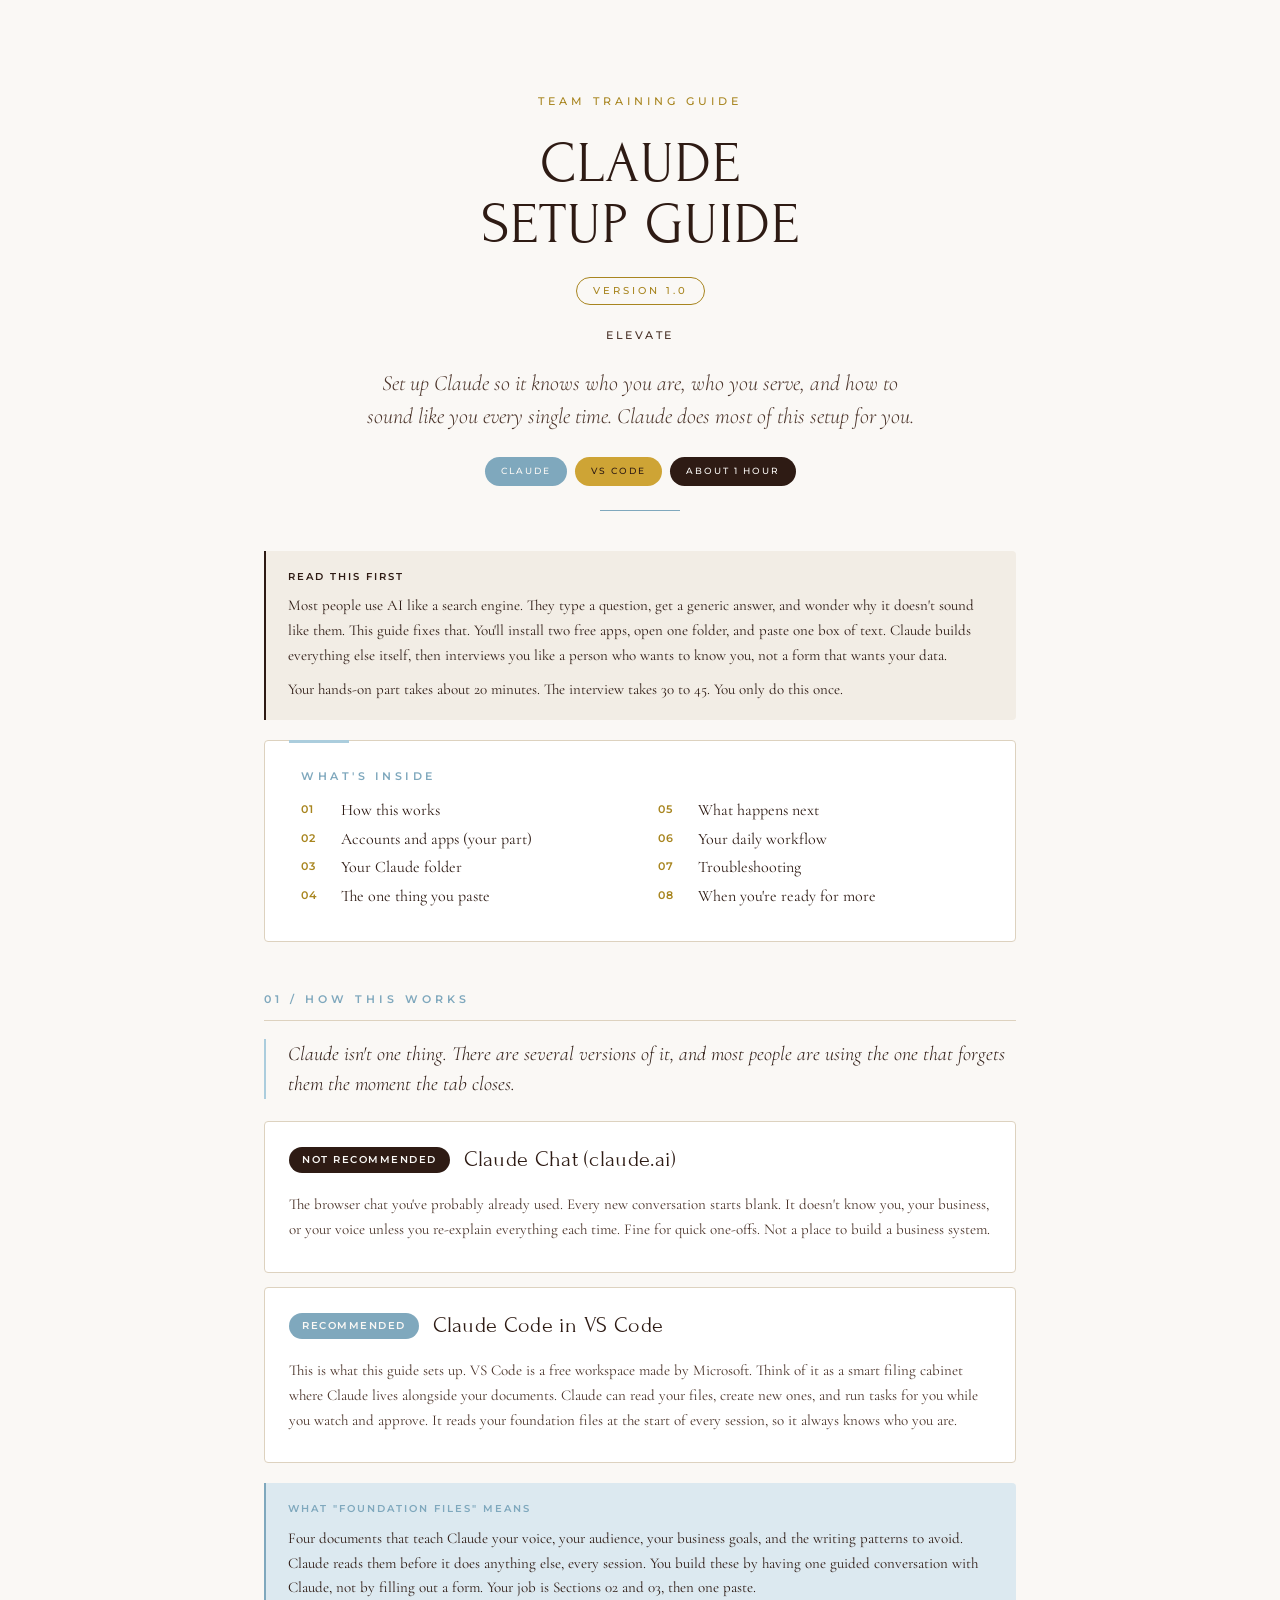
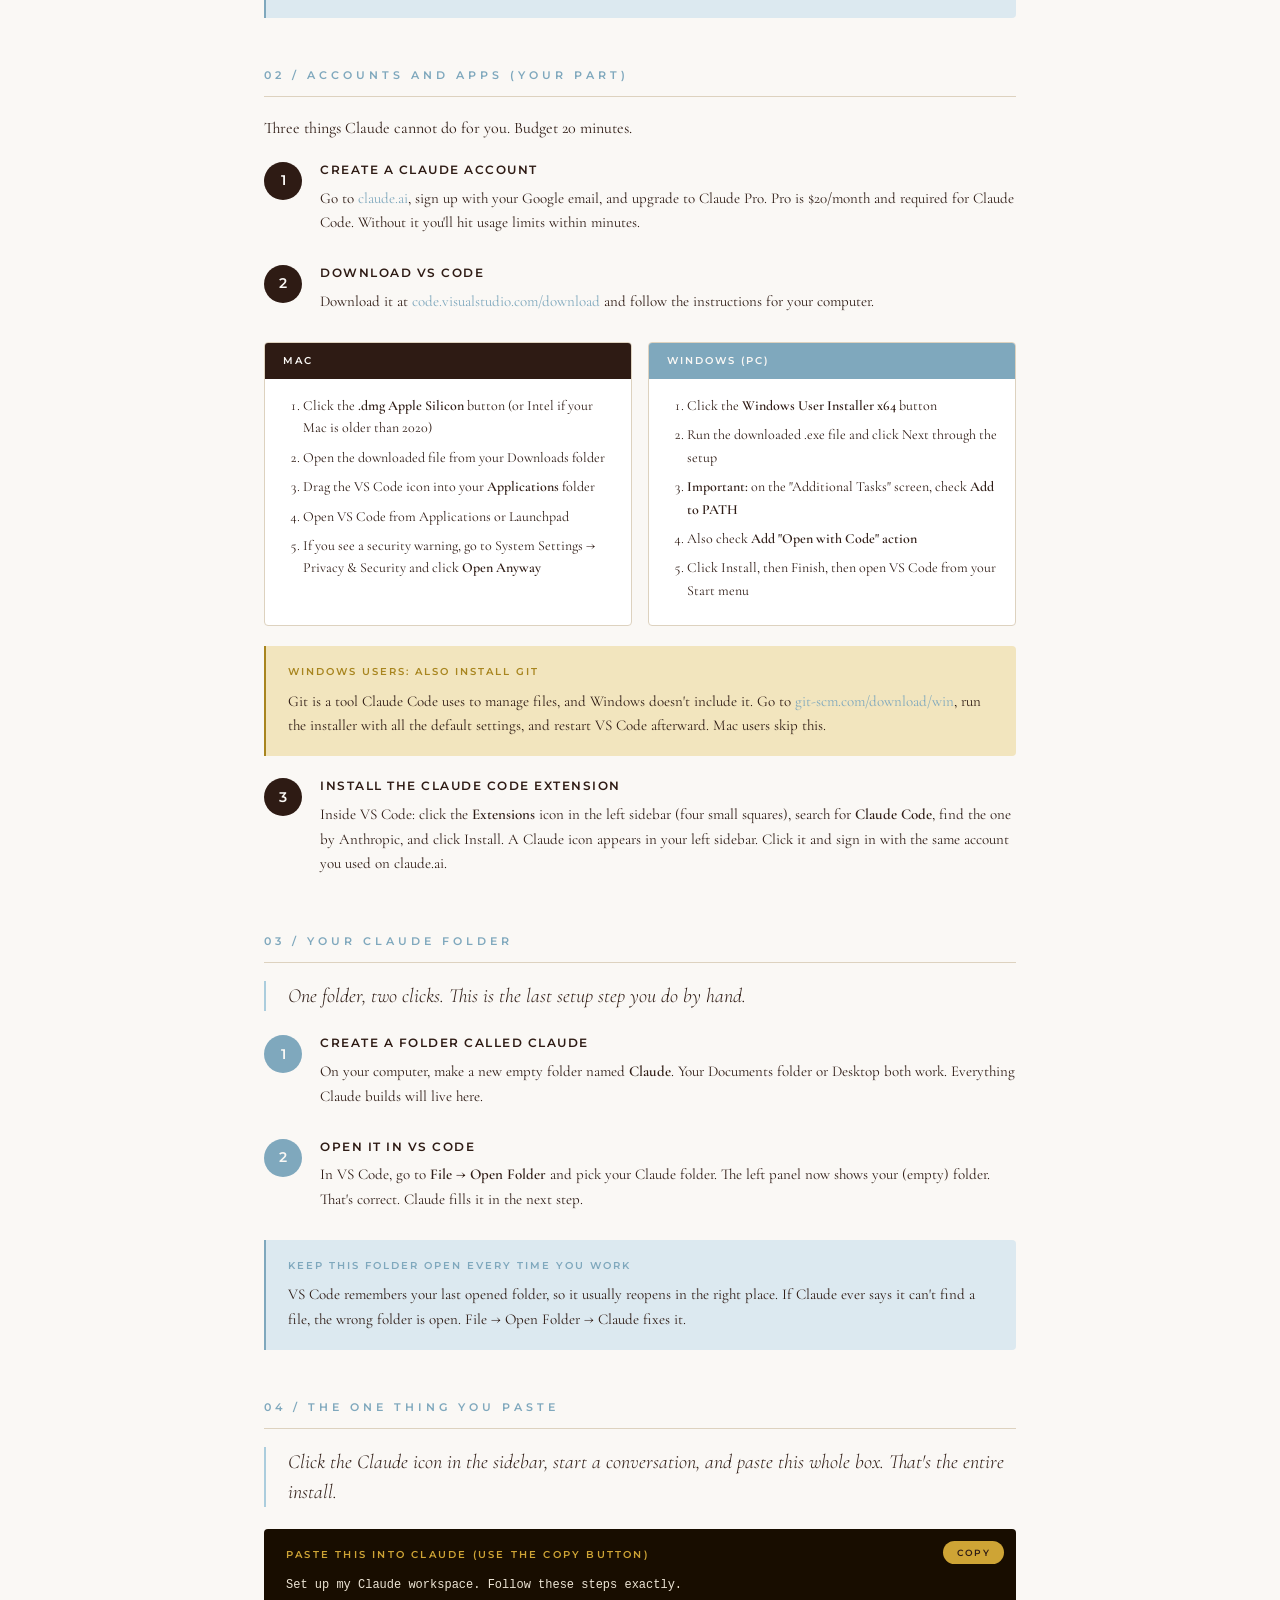
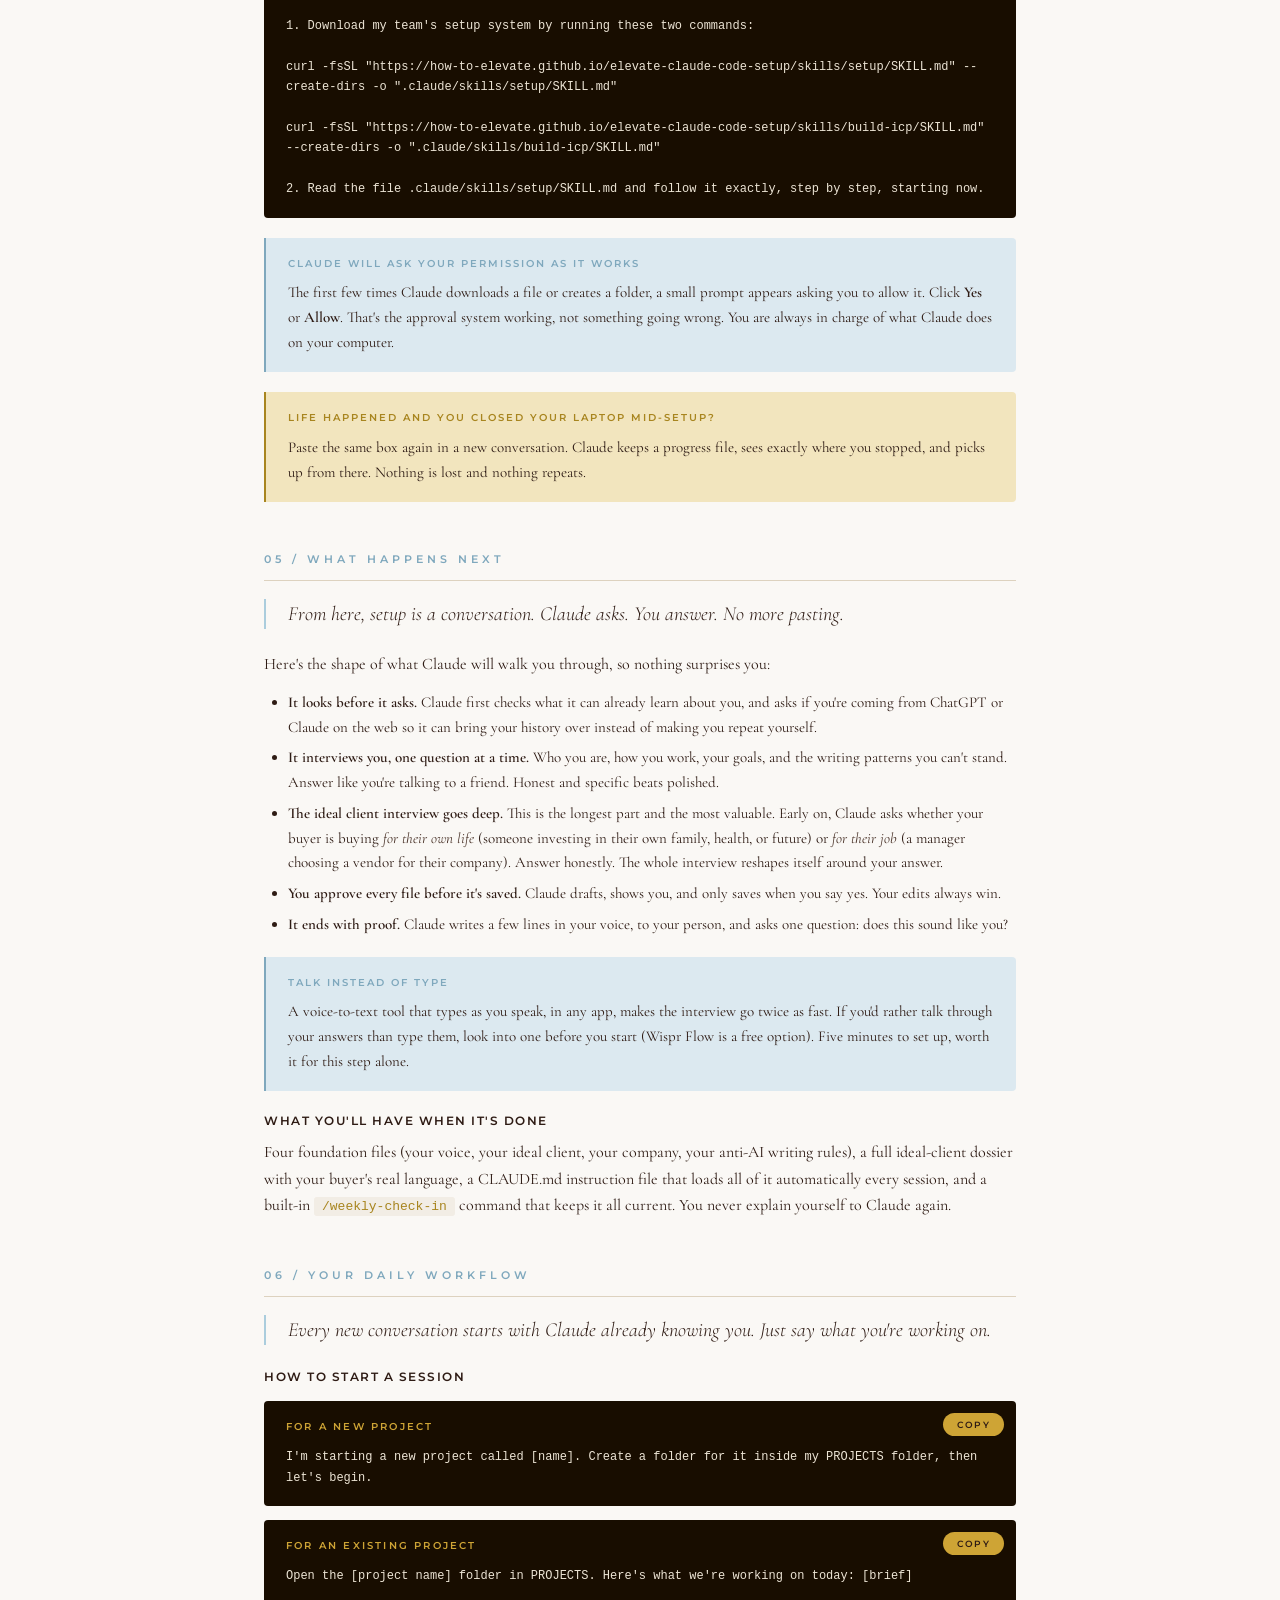
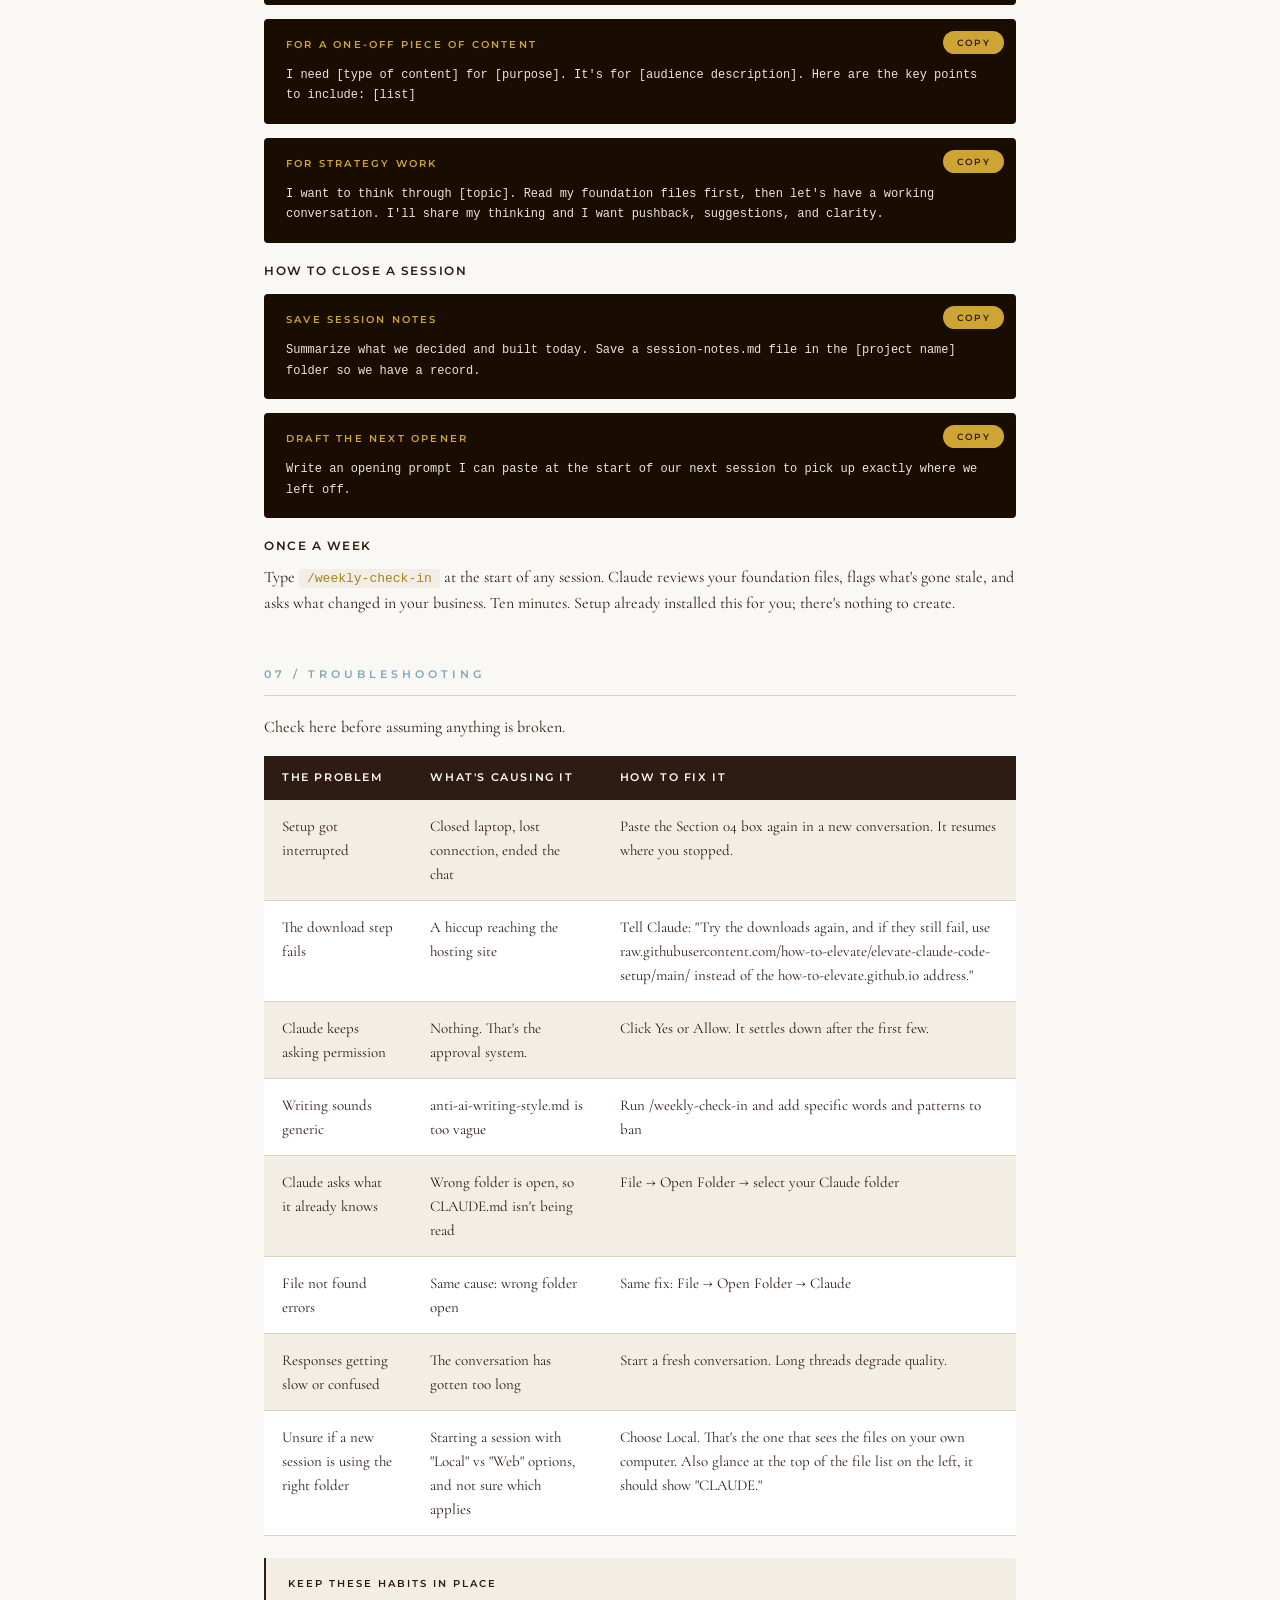
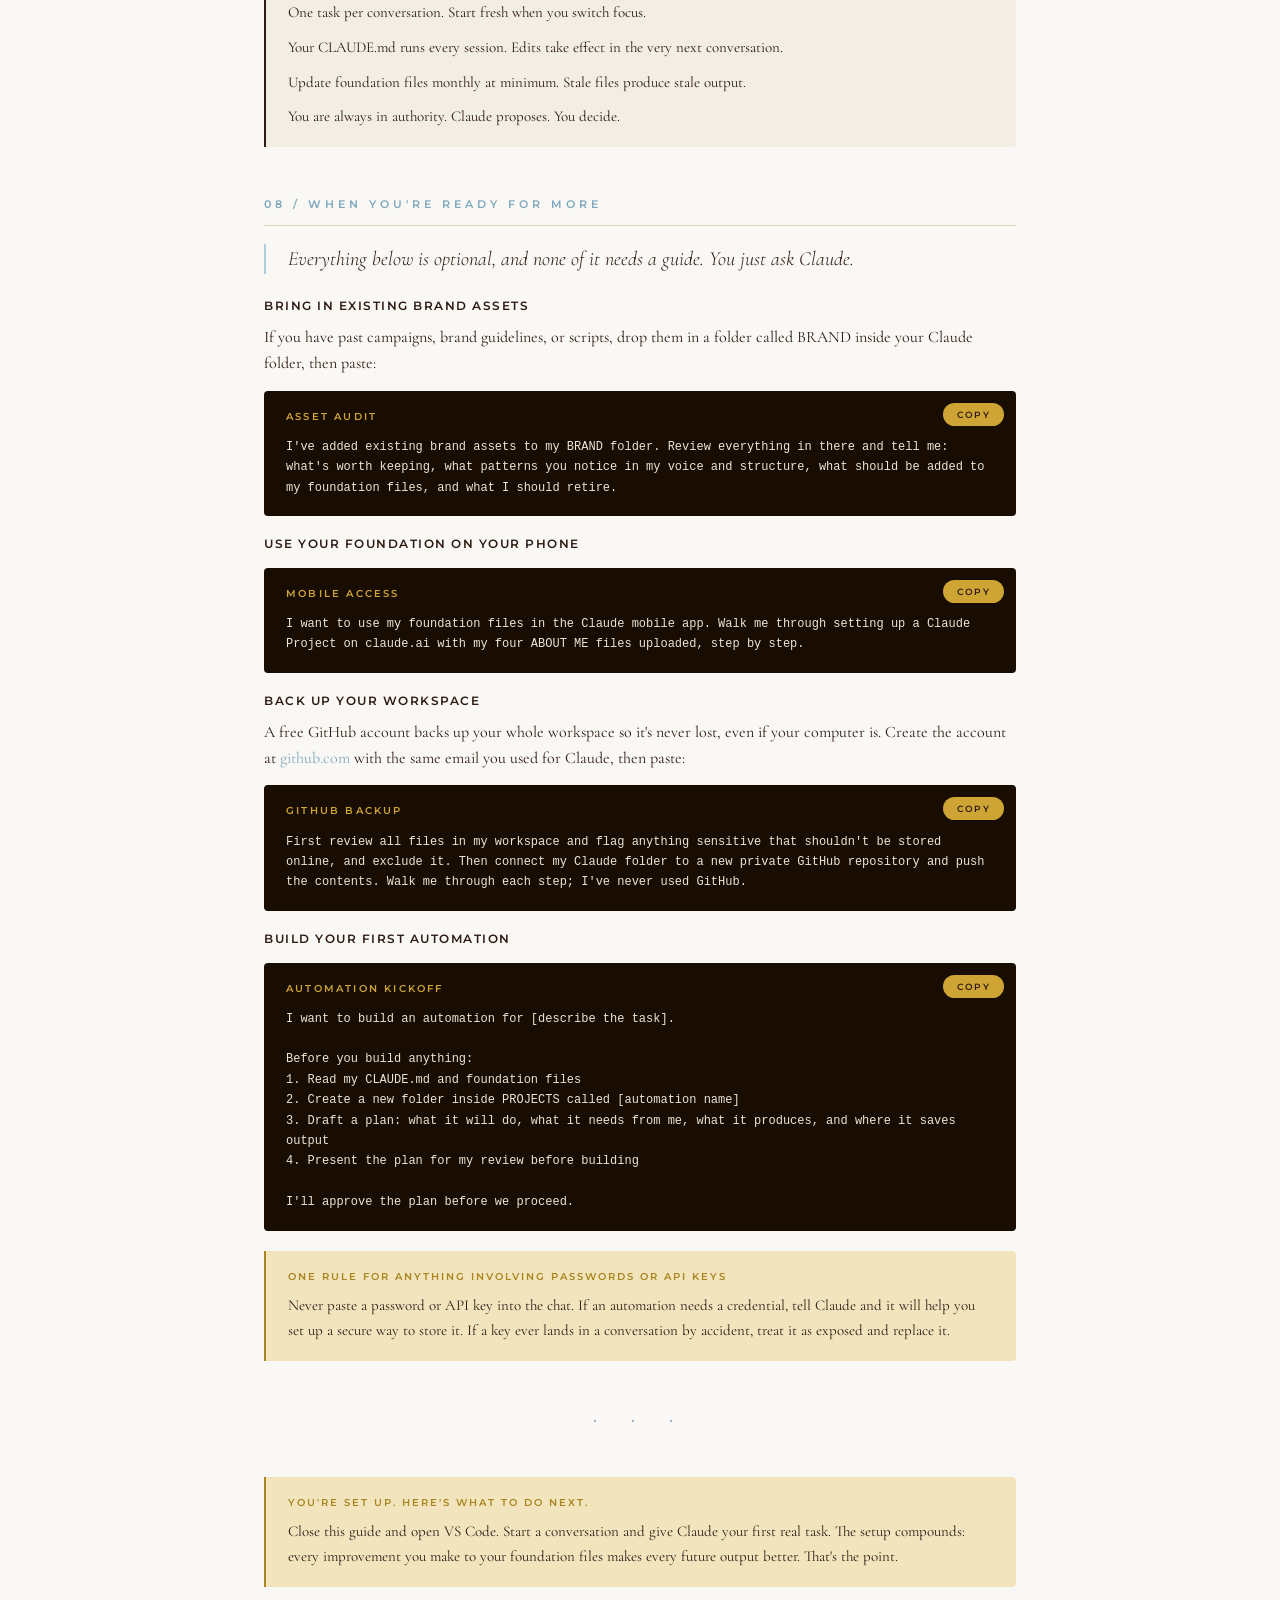
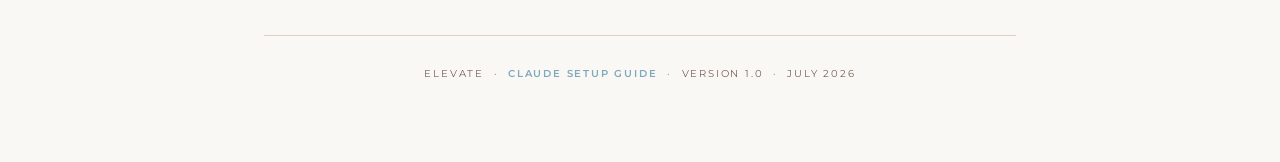
==== index.html @ c04abfa1 "Rename Claude Setup Guide.html to index.html" ====
<!DOCTYPE html>
<html lang="en">
<head>
<meta charset="UTF-8">
<meta name="viewport" content="width=device-width, initial-scale=1.0">
<title>Claude Setup Guide / Elevate</title>
<link rel="preconnect" href="https://fonts.googleapis.com">
<link rel="preconnect" href="https://fonts.gstatic.com" crossorigin>
<link href="https://fonts.googleapis.com/css2?family=Forum&family=Montserrat:wght@300;400;500;600;700&family=Cormorant+Garamond:ital,wght@0,300;0,400;0,500;1,300;1,400&display=swap" rel="stylesheet">
<style>
  * { margin: 0; padding: 0; box-sizing: border-box; }

  :root {
    --pearl: #FAF8F5;
    --pearl-deep: #F2EDE5;
    --pearl-warm: #ECE4D4;
    --cacao: #2E1B14;
    --cacao-soft: #4A3329;
    --cacao-muted: #7A6359;
    --espresso: #180D00;
    --sky: #ABCDDD;
    --sky-light: #DCE9F0;
    --sky-deep: #7FA8BD;
    --honey: #CEA435;
    --honey-light: #F2E5BE;
    --honey-deep: #A8851F;
    --rule: #DDD2BF;
  }

  body {
    font-family: 'Cormorant Garamond', Georgia, serif;
    font-size: 16px;
    line-height: 1.65;
    color: var(--cacao);
    background: var(--pearl);
    max-width: 880px;
    margin: 0 auto;
    padding: 48px 64px 80px;
  }

  @media print {
    body { padding: 36px; font-size: 13px; background: #fff; }
    .no-print { display: none; }
    h2 { page-break-before: always; }
    .cover, h2:first-of-type { page-break-before: avoid; }
    .step, .callout, .phase, .os-block { page-break-inside: avoid; }
  }

  @media (max-width: 700px) {
    body { padding: 24px 18px 60px; }
    .cover { padding: 24px 0 16px; margin-bottom: 16px; }
    .cover .eyebrow { font-size: 10px; letter-spacing: 3px; margin-bottom: 18px; }
    .cover h1 { font-size: 36px; line-height: 1.1; margin-bottom: 16px; }
    .cover .version { font-size: 9px; letter-spacing: 2.5px; margin-bottom: 18px; }
    .cover .subtitle { font-size: 17px; margin-bottom: 18px; line-height: 1.45; }
    .toc { padding: 22px; margin-bottom: 36px; }
    .toc ol { columns: 1; }
    h2 { font-size: 10px; letter-spacing: 3px; margin: 36px 0 14px; }
    h3 { font-size: 22px; margin: 22px 0 8px; }
    .step { gap: 12px; margin-bottom: 16px; }
    .step-num { width: 32px; height: 32px; font-size: 13px; }
    .callout { padding: 14px 16px; margin: 16px 0; }
    .code-block { padding: 14px 16px; font-size: 11px; }
    .os-tabs { flex-direction: column; gap: 0; }
    table { font-size: 14px; }
    th, td { padding: 10px 12px; }
  }

  .cover {
    text-align: center;
    padding: 44px 0 20px;
    margin-bottom: 20px;
    position: relative;
  }
  .cover::after {
    content: "";
    display: block;
    width: 80px;
    height: 1px;
    background: var(--sky-deep);
    margin: 16px auto 0;
  }
  .cover .eyebrow {
    font-family: 'Montserrat', sans-serif;
    font-size: 11px;
    letter-spacing: 4px;
    text-transform: uppercase;
    color: var(--honey-deep);
    margin-bottom: 24px;
    font-weight: 500;
  }
  .cover h1 {
    font-family: 'Forum', Georgia, serif;
    font-size: 58px;
    font-weight: 400;
    color: var(--cacao);
    line-height: 1.05;
    letter-spacing: 1px;
    margin-bottom: 20px;
    text-transform: uppercase;
  }
  .cover .version {
    display: inline-block;
    font-family: 'Montserrat', sans-serif;
    font-size: 10px;
    letter-spacing: 3px;
    text-transform: uppercase;
    color: var(--honey-deep);
    border: 1px solid var(--honey-deep);
    padding: 5px 16px;
    border-radius: 100px;
    margin-bottom: 22px;
    font-weight: 500;
  }
  .cover .byline {
    font-family: 'Montserrat', sans-serif;
    font-size: 10.5px;
    letter-spacing: 2.5px;
    text-transform: uppercase;
    color: var(--cacao-soft);
    margin-bottom: 22px;
    font-weight: 500;
  }
  .cover .subtitle {
    font-family: 'Cormorant Garamond', Georgia, serif;
    font-size: 22px;
    color: var(--cacao-soft);
    margin-bottom: 24px;
    font-style: italic;
    font-weight: 300;
    max-width: 560px;
    margin-left: auto;
    margin-right: auto;
    line-height: 1.5;
  }
  .cover .pills {
    display: flex;
    justify-content: center;
    gap: 8px;
    flex-wrap: wrap;
    margin-bottom: 24px;
  }
  .pill {
    background: var(--cacao);
    color: var(--pearl);
    font-family: 'Montserrat', sans-serif;
    font-size: 9px;
    letter-spacing: 2px;
    text-transform: uppercase;
    padding: 7px 16px;
    border-radius: 100px;
    font-weight: 500;
  }
  .pill.sky { background: var(--sky-deep); }
  .pill.honey { background: var(--honey); color: var(--cacao); }

  .toc {
    background: #FFFFFF;
    border: 1px solid var(--rule);
    border-radius: 4px;
    padding: 28px 36px;
    margin: 0 0 48px;
    position: relative;
  }
  .toc::before {
    content: "";
    position: absolute;
    top: -1px;
    left: 24px;
    width: 60px;
    height: 3px;
    background: var(--sky);
  }
  .toc h3 {
    font-family: 'Montserrat', sans-serif;
    margin-top: 0;
    margin-bottom: 16px;
    font-size: 11px;
    color: var(--sky-deep);
    text-transform: uppercase;
    letter-spacing: 3.5px;
    font-weight: 600;
  }
  .toc ol {
    margin: 0;
    padding: 0;
    list-style: none;
    columns: 2;
    column-gap: 36px;
  }
  .toc li {
    font-family: 'Cormorant Garamond', Georgia, serif;
    font-size: 16px;
    color: var(--cacao);
    margin-bottom: 6px;
    line-height: 1.4;
    display: flex;
    gap: 14px;
    break-inside: avoid;
  }
  .toc li .num {
    font-family: 'Montserrat', sans-serif;
    color: var(--honey-deep);
    font-weight: 600;
    font-size: 11px;
    letter-spacing: 1px;
    min-width: 26px;
    padding-top: 3px;
  }

  h2 {
    font-family: 'Montserrat', sans-serif;
    font-size: 11px;
    letter-spacing: 4px;
    text-transform: uppercase;
    color: var(--sky-deep);
    margin: 48px 0 18px;
    padding-bottom: 12px;
    border-bottom: 1px solid var(--rule);
    font-weight: 600;
  }
  h3 {
    font-family: 'Forum', Georgia, serif;
    font-size: 28px;
    font-weight: 400;
    color: var(--cacao);
    margin: 28px 0 10px;
    line-height: 1.3;
    letter-spacing: 0.5px;
  }
  h4 {
    font-family: 'Montserrat', sans-serif;
    font-size: 12px;
    font-weight: 600;
    color: var(--cacao);
    text-transform: uppercase;
    letter-spacing: 1.5px;
    margin: 18px 0 8px;
  }
  p {
    margin-bottom: 12px;
    color: var(--cacao);
    font-size: 16px;
  }
  ul, ol { padding-left: 24px; margin-bottom: 14px; }
  li {
    margin-bottom: 6px;
    font-size: 15px;
    line-height: 1.65;
    color: var(--cacao);
  }
  strong { color: var(--cacao); font-weight: 600; }
  em { color: var(--cacao-soft); font-style: italic; }
  a { color: var(--sky-deep); text-decoration: none; }
  a:hover { text-decoration: underline; }

  code {
    font-family: 'Courier New', monospace;
    font-size: 13px;
    background: var(--pearl-deep);
    padding: 2px 8px;
    border-radius: 3px;
    color: var(--honey-deep);
    font-weight: 500;
  }

  .lead {
    font-family: 'Cormorant Garamond', Georgia, serif;
    font-size: 20px;
    line-height: 1.5;
    color: var(--cacao);
    font-style: italic;
    font-weight: 300;
    margin-bottom: 22px;
    padding-left: 22px;
    border-left: 2px solid var(--sky);
  }

  .steps { margin: 18px 0; }
  .step {
    display: flex;
    gap: 18px;
    margin-bottom: 20px;
    align-items: flex-start;
  }
  .step-num {
    flex-shrink: 0;
    width: 38px;
    height: 38px;
    border-radius: 50%;
    background: var(--cacao);
    color: var(--pearl);
    font-family: 'Montserrat', sans-serif;
    font-weight: 600;
    font-size: 14px;
    display: flex;
    align-items: center;
    justify-content: center;
    margin-top: 2px;
  }
  .step-num.sky { background: var(--sky-deep); }
  .step-num.honey { background: var(--honey); color: var(--cacao); }
  .step-body { flex: 1; }
  .step-body h4 { margin-top: 0; margin-bottom: 6px; }
  .step-body p { margin-bottom: 8px; font-size: 15px; }
  .step-body .action {
    background: var(--sky-light);
    border-left: 2px solid var(--sky-deep);
    padding: 12px 18px;
    font-family: 'Montserrat', sans-serif;
    font-size: 12.5px;
    color: var(--cacao-soft);
    border-radius: 0 4px 4px 0;
    margin-top: 10px;
    line-height: 1.6;
    font-weight: 400;
  }
  .step-body .action strong {
    display: block;
    font-size: 9.5px;
    letter-spacing: 1.8px;
    text-transform: uppercase;
    color: var(--sky-deep);
    margin-bottom: 6px;
    font-weight: 600;
  }

  .callout {
    border-left: 2px solid var(--sky-deep);
    background: var(--sky-light);
    padding: 18px 22px;
    margin: 20px 0;
    border-radius: 0 4px 4px 0;
  }
  .callout.honey {
    border-left-color: var(--honey-deep);
    background: var(--honey-light);
  }
  .callout.cacao {
    border-left-color: var(--cacao);
    background: var(--pearl-deep);
  }
  .callout > strong:first-child {
    font-family: 'Montserrat', sans-serif;
    font-size: 10px;
    text-transform: uppercase;
    letter-spacing: 2px;
    color: var(--sky-deep);
    display: block;
    margin-bottom: 8px;
    font-weight: 600;
  }
  .callout.honey > strong:first-child { color: var(--honey-deep); }
  .callout.cacao > strong:first-child { color: var(--cacao); }
  .callout p { margin: 0; font-size: 15px; line-height: 1.65; font-family: 'Cormorant Garamond', serif; }
  .callout p + p { margin-top: 10px; }
  .callout ul { margin: 8px 0 0; padding-left: 22px; }
  .callout li { font-size: 14px; margin-bottom: 4px; }

  .phase {
    border: 1px solid var(--rule);
    border-radius: 4px;
    padding: 20px 24px;
    margin: 14px 0;
    background: #FFFFFF;
  }
  .phase-header {
    display: flex;
    align-items: center;
    gap: 14px;
    margin-bottom: 14px;
    flex-wrap: wrap;
  }
  .phase-badge {
    background: var(--sky-deep);
    color: var(--pearl);
    font-family: 'Montserrat', sans-serif;
    font-size: 10px;
    font-weight: 600;
    letter-spacing: 1.5px;
    text-transform: uppercase;
    padding: 5px 13px;
    border-radius: 100px;
    white-space: nowrap;
  }
  .phase-badge.honey { background: var(--honey); color: var(--cacao); }
  .phase-badge.cacao { background: var(--cacao); color: var(--pearl); }
  .phase-title {
    font-family: 'Forum', serif;
    font-weight: 400;
    font-size: 22px;
    color: var(--cacao);
    letter-spacing: 0.3px;
  }
  .phase p { font-size: 15px; color: var(--cacao-soft); margin-bottom: 10px; font-family: 'Cormorant Garamond', serif; }
  .phase ul, .phase ol { margin: 0; }
  .phase li { font-size: 15px; }

  .os-tabs {
    display: flex;
    gap: 16px;
    margin: 18px 0;
    align-items: stretch;
  }
  .os-block {
    flex: 1;
    border: 1px solid var(--rule);
    border-radius: 4px;
    overflow: hidden;
    background: #FFFFFF;
  }
  .os-block-header {
    padding: 10px 18px;
    font-family: 'Montserrat', sans-serif;
    font-size: 10px;
    font-weight: 600;
    letter-spacing: 2px;
    text-transform: uppercase;
    display: flex;
    align-items: center;
    gap: 8px;
  }
  .os-block-header.mac { background: var(--cacao); color: var(--pearl); }
  .os-block-header.pc { background: var(--sky-deep); color: var(--pearl); }
  .os-block-body { padding: 16px 18px; }
  .os-block-body ol { margin: 0; padding-left: 20px; }
  .os-block-body li { font-size: 14px; margin-bottom: 7px; line-height: 1.6; }

  .code-block {
    background: var(--espresso);
    color: #ECE4D4;
    border-radius: 4px;
    padding: 18px 22px;
    margin: 14px 0;
    font-family: 'Courier New', monospace;
    font-size: 12px;
    line-height: 1.7;
    overflow-x: auto;
    white-space: pre-wrap;
    word-break: break-word;
    position: relative;
  }
  .code-block .label {
    display: block;
    font-family: 'Montserrat', sans-serif;
    font-size: 9.5px;
    letter-spacing: 2.2px;
    text-transform: uppercase;
    color: var(--honey);
    margin-bottom: 12px;
    font-weight: 600;
  }
  .code-block .comment { color: #8B7E70; font-style: italic; }

  table {
    width: 100%;
    border-collapse: collapse;
    margin: 16px 0 22px;
    font-family: 'Cormorant Garamond', serif;
    font-size: 15px;
  }
  th {
    background: var(--cacao);
    color: var(--pearl);
    padding: 13px 18px;
    text-align: left;
    font-family: 'Montserrat', sans-serif;
    font-weight: 600;
    font-size: 10.5px;
    letter-spacing: 1.6px;
    text-transform: uppercase;
  }
  td {
    padding: 14px 18px;
    border-bottom: 1px solid var(--rule);
    vertical-align: top;
    line-height: 1.6;
    background: #FFFFFF;
  }
  tr:nth-child(even) td { background: var(--pearl-deep); }

  hr { border: none; border-top: 1px solid var(--rule); margin: 36px 0; }
  .ornament {
    text-align: center;
    margin: 40px 0;
    color: var(--sky-deep);
    font-family: 'Forum', serif;
    font-size: 22px;
    letter-spacing: 14px;
  }

  .footer {
    margin-top: 48px;
    padding-top: 20px;
    border-top: 1px solid var(--rule);
    text-align: center;
  }
  .footer-meta {
    font-family: 'Montserrat', sans-serif;
    font-size: 9.5px;
    letter-spacing: 1.8px;
    text-transform: uppercase;
    color: var(--cacao-muted);
    margin-top: 10px;
  }
  .footer-meta strong { color: var(--sky-deep); font-weight: 600; }

  .copy-btn {
    position: absolute;
    top: 12px;
    right: 12px;
    background: var(--honey);
    color: var(--cacao);
    border: none;
    border-radius: 100px;
    font-family: 'Montserrat', sans-serif;
    font-size: 9px;
    font-weight: 600;
    letter-spacing: 1.5px;
    text-transform: uppercase;
    padding: 6px 14px;
    cursor: pointer;
  }
  .copy-btn:hover { background: var(--honey-light); }
  @media print { .copy-btn { display: none; } }
</style>
</head>
<body>

<div class="cover">
  <div class="eyebrow">Team Training Guide</div>
  <h1>Claude<br>Setup Guide</h1>
  <div class="version">Version 1.0</div>
  <div class="byline">Elevate</div>
  <div class="subtitle">Set up Claude so it knows who you are, who you serve, and how to sound like you every single time. Claude does most of this setup for you.</div>
  <div class="pills">
    <span class="pill sky">Claude</span>
    <span class="pill honey">VS Code</span>
    <span class="pill">About 1 Hour</span>
  </div>
</div>

<div class="callout cacao">
  <strong>Read this first</strong>
  <p>Most people use AI like a search engine. They type a question, get a generic answer, and wonder why it doesn't sound like them. This guide fixes that. You'll install two free apps, open one folder, and paste one box of text. Claude builds everything else itself, then interviews you like a person who wants to know you, not a form that wants your data.</p>
  <p>Your hands-on part takes about 20 minutes. The interview takes 30 to 45. You only do this once.</p>
</div>

<div class="toc">
  <h3>What's Inside</h3>
  <ol>
    <li><span class="num">01</span> How this works</li>
    <li><span class="num">02</span> Accounts and apps (your part)</li>
    <li><span class="num">03</span> Your Claude folder</li>
    <li><span class="num">04</span> The one thing you paste</li>
    <li><span class="num">05</span> What happens next</li>
    <li><span class="num">06</span> Your daily workflow</li>
    <li><span class="num">07</span> Troubleshooting</li>
    <li><span class="num">08</span> When you're ready for more</li>
  </ol>
</div>

<h2>01 / How This Works</h2>

<p class="lead">Claude isn't one thing. There are several versions of it, and most people are using the one that forgets them the moment the tab closes.</p>

<div class="phase">
  <div class="phase-header">
    <span class="phase-badge cacao">Not Recommended</span>
    <span class="phase-title">Claude Chat (claude.ai)</span>
  </div>
  <p>The browser chat you've probably already used. Every new conversation starts blank. It doesn't know you, your business, or your voice unless you re-explain everything each time. Fine for quick one-offs. Not a place to build a business system.</p>
</div>

<div class="phase">
  <div class="phase-header">
    <span class="phase-badge">Recommended</span>
    <span class="phase-title">Claude Code in VS Code</span>
  </div>
  <p>This is what this guide sets up. VS Code is a free workspace made by Microsoft. Think of it as a smart filing cabinet where Claude lives alongside your documents. Claude can read your files, create new ones, and run tasks for you while you watch and approve. It reads your foundation files at the start of every session, so it always knows who you are.</p>
</div>

<div class="callout">
  <strong>What "foundation files" means</strong>
  <p>Four documents that teach Claude your voice, your audience, your business goals, and the writing patterns to avoid. Claude reads them before it does anything else, every session. You build these by having one guided conversation with Claude, not by filling out a form. Your job is Sections 02 and 03, then one paste.</p>
</div>

<h2>02 / Accounts and Apps (Your Part)</h2>

<p>Three things Claude cannot do for you. Budget 20 minutes.</p>

<div class="steps">

<div class="step">
  <div class="step-num">1</div>
  <div class="step-body">
    <h4>Create a Claude account</h4>
    <p>Go to <a href="https://claude.ai">claude.ai</a>, sign up with your Google email, and upgrade to Claude Pro. Pro is $20/month and required for Claude Code. Without it you'll hit usage limits within minutes.</p>
  </div>
</div>

<div class="step">
  <div class="step-num">2</div>
  <div class="step-body">
    <h4>Download VS Code</h4>
    <p>Download it at <a href="https://code.visualstudio.com/download">code.visualstudio.com/download</a> and follow the instructions for your computer.</p>
  </div>
</div>

</div>

<div class="os-tabs">
  <div class="os-block">
    <div class="os-block-header mac">Mac</div>
    <div class="os-block-body">
      <ol>
        <li>Click the <strong>.dmg Apple Silicon</strong> button (or Intel if your Mac is older than 2020)</li>
        <li>Open the downloaded file from your Downloads folder</li>
        <li>Drag the VS Code icon into your <strong>Applications</strong> folder</li>
        <li>Open VS Code from Applications or Launchpad</li>
        <li>If you see a security warning, go to System Settings &rarr; Privacy &amp; Security and click <strong>Open Anyway</strong></li>
      </ol>
    </div>
  </div>
  <div class="os-block">
    <div class="os-block-header pc">Windows (PC)</div>
    <div class="os-block-body">
      <ol>
        <li>Click the <strong>Windows User Installer x64</strong> button</li>
        <li>Run the downloaded .exe file and click Next through the setup</li>
        <li><strong>Important:</strong> on the "Additional Tasks" screen, check <strong>Add to PATH</strong></li>
        <li>Also check <strong>Add "Open with Code" action</strong></li>
        <li>Click Install, then Finish, then open VS Code from your Start menu</li>
      </ol>
    </div>
  </div>
</div>

<div class="callout honey">
  <strong>Windows users: also install Git</strong>
  <p>Git is a tool Claude Code uses to manage files, and Windows doesn't include it. Go to <a href="https://git-scm.com/download/win">git-scm.com/download/win</a>, run the installer with all the default settings, and restart VS Code afterward. Mac users skip this.</p>
</div>

<div class="steps">

<div class="step">
  <div class="step-num">3</div>
  <div class="step-body">
    <h4>Install the Claude Code extension</h4>
    <p>Inside VS Code: click the <strong>Extensions</strong> icon in the left sidebar (four small squares), search for <strong>Claude Code</strong>, find the one by Anthropic, and click Install. A Claude icon appears in your left sidebar. Click it and sign in with the same account you used on claude.ai.</p>
  </div>
</div>

</div>

<h2>03 / Your Claude Folder</h2>

<p class="lead">One folder, two clicks. This is the last setup step you do by hand.</p>

<div class="steps">

<div class="step">
  <div class="step-num sky">1</div>
  <div class="step-body">
    <h4>Create a folder called Claude</h4>
    <p>On your computer, make a new empty folder named <strong>Claude</strong>. Your Documents folder or Desktop both work. Everything Claude builds will live here.</p>
  </div>
</div>

<div class="step">
  <div class="step-num sky">2</div>
  <div class="step-body">
    <h4>Open it in VS Code</h4>
    <p>In VS Code, go to <strong>File &rarr; Open Folder</strong> and pick your Claude folder. The left panel now shows your (empty) folder. That's correct. Claude fills it in the next step.</p>
  </div>
</div>

</div>

<div class="callout">
  <strong>Keep this folder open every time you work</strong>
  <p>VS Code remembers your last opened folder, so it usually reopens in the right place. If Claude ever says it can't find a file, the wrong folder is open. File &rarr; Open Folder &rarr; Claude fixes it.</p>
</div>

<h2>04 / The One Thing You Paste</h2>

<p class="lead">Click the Claude icon in the sidebar, start a conversation, and paste this whole box. That's the entire install.</p>

<div class="code-block"><span class="label">Paste this into Claude (use the Copy button)</span><button class="copy-btn" onclick="copyBlock(this)">Copy</button>Set up my Claude workspace. Follow these steps exactly.

1. Download my team's setup system by running these two commands:

curl -fsSL "https://how-to-elevate.github.io/elevate-claude-code-setup/skills/setup/SKILL.md" --create-dirs -o ".claude/skills/setup/SKILL.md"

curl -fsSL "https://how-to-elevate.github.io/elevate-claude-code-setup/skills/build-icp/SKILL.md" --create-dirs -o ".claude/skills/build-icp/SKILL.md"

2. Read the file .claude/skills/setup/SKILL.md and follow it exactly, step by step, starting now.</div>

<div class="callout">
  <strong>Claude will ask your permission as it works</strong>
  <p>The first few times Claude downloads a file or creates a folder, a small prompt appears asking you to allow it. Click <strong>Yes</strong> or <strong>Allow</strong>. That's the approval system working, not something going wrong. You are always in charge of what Claude does on your computer.</p>
</div>

<div class="callout honey">
  <strong>Life happened and you closed your laptop mid-setup?</strong>
  <p>Paste the same box again in a new conversation. Claude keeps a progress file, sees exactly where you stopped, and picks up from there. Nothing is lost and nothing repeats.</p>
</div>

<h2>05 / What Happens Next</h2>

<p class="lead">From here, setup is a conversation. Claude asks. You answer. No more pasting.</p>

<p>Here's the shape of what Claude will walk you through, so nothing surprises you:</p>

<ul>
  <li><strong>It looks before it asks.</strong> Claude first checks what it can already learn about you, and asks if you're coming from ChatGPT or Claude on the web so it can bring your history over instead of making you repeat yourself.</li>
  <li><strong>It interviews you, one question at a time.</strong> Who you are, how you work, your goals, and the writing patterns you can't stand. Answer like you're talking to a friend. Honest and specific beats polished.</li>
  <li><strong>The ideal client interview goes deep.</strong> This is the longest part and the most valuable. Early on, Claude asks whether your buyer is buying <em>for their own life</em> (someone investing in their own family, health, or future) or <em>for their job</em> (a manager choosing a vendor for their company). Answer honestly. The whole interview reshapes itself around your answer.</li>
  <li><strong>You approve every file before it's saved.</strong> Claude drafts, shows you, and only saves when you say yes. Your edits always win.</li>
  <li><strong>It ends with proof.</strong> Claude writes a few lines in your voice, to your person, and asks one question: does this sound like you?</li>
</ul>

<div class="callout">
  <strong>Talk instead of type</strong>
  <p>A voice-to-text tool that types as you speak, in any app, makes the interview go twice as fast. If you'd rather talk through your answers than type them, look into one before you start (Wispr Flow is a free option). Five minutes to set up, worth it for this step alone.</p>
</div>

<h4>What you'll have when it's done</h4>

<p>Four foundation files (your voice, your ideal client, your company, your anti-AI writing rules), a full ideal-client dossier with your buyer's real language, a CLAUDE.md instruction file that loads all of it automatically every session, and a built-in <code>/weekly-check-in</code> command that keeps it all current. You never explain yourself to Claude again.</p>

<h2>06 / Your Daily Workflow</h2>

<p class="lead">Every new conversation starts with Claude already knowing you. Just say what you're working on.</p>

<h4>How to start a session</h4>

<div class="code-block"><span class="label">For a new project</span><button class="copy-btn" onclick="copyBlock(this)">Copy</button>I'm starting a new project called [name]. Create a folder for it inside my PROJECTS folder, then let's begin.</div>

<div class="code-block"><span class="label">For an existing project</span><button class="copy-btn" onclick="copyBlock(this)">Copy</button>Open the [project name] folder in PROJECTS. Here's what we're working on today: [brief]</div>

<div class="code-block"><span class="label">For a one-off piece of content</span><button class="copy-btn" onclick="copyBlock(this)">Copy</button>I need [type of content] for [purpose]. It's for [audience description]. Here are the key points to include: [list]</div>

<div class="code-block"><span class="label">For strategy work</span><button class="copy-btn" onclick="copyBlock(this)">Copy</button>I want to think through [topic]. Read my foundation files first, then let's have a working conversation. I'll share my thinking and I want pushback, suggestions, and clarity.</div>

<h4>How to close a session</h4>

<div class="code-block"><span class="label">Save session notes</span><button class="copy-btn" onclick="copyBlock(this)">Copy</button>Summarize what we decided and built today. Save a session-notes.md file in the [project name] folder so we have a record.</div>

<div class="code-block"><span class="label">Draft the next opener</span><button class="copy-btn" onclick="copyBlock(this)">Copy</button>Write an opening prompt I can paste at the start of our next session to pick up exactly where we left off.</div>

<h4>Once a week</h4>

<p>Type <code>/weekly-check-in</code> at the start of any session. Claude reviews your foundation files, flags what's gone stale, and asks what changed in your business. Ten minutes. Setup already installed this for you; there's nothing to create.</p>

<h2>07 / Troubleshooting</h2>

<p>Check here before assuming anything is broken.</p>

<table>
  <tr>
    <th>The Problem</th>
    <th>What's Causing It</th>
    <th>How to Fix It</th>
  </tr>
  <tr>
    <td>Setup got interrupted</td>
    <td>Closed laptop, lost connection, ended the chat</td>
    <td>Paste the Section 04 box again in a new conversation. It resumes where you stopped.</td>
  </tr>
  <tr>
    <td>The download step fails</td>
    <td>A hiccup reaching the hosting site</td>
    <td>Tell Claude: "Try the downloads again, and if they still fail, use raw.githubusercontent.com/how-to-elevate/elevate-claude-code-setup/main/ instead of the how-to-elevate.github.io address."</td>
  </tr>
  <tr>
    <td>Claude keeps asking permission</td>
    <td>Nothing. That's the approval system.</td>
    <td>Click Yes or Allow. It settles down after the first few.</td>
  </tr>
  <tr>
    <td>Writing sounds generic</td>
    <td>anti-ai-writing-style.md is too vague</td>
    <td>Run /weekly-check-in and add specific words and patterns to ban</td>
  </tr>
  <tr>
    <td>Claude asks what it already knows</td>
    <td>Wrong folder is open, so CLAUDE.md isn't being read</td>
    <td>File &rarr; Open Folder &rarr; select your Claude folder</td>
  </tr>
  <tr>
    <td>File not found errors</td>
    <td>Same cause: wrong folder open</td>
    <td>Same fix: File &rarr; Open Folder &rarr; Claude</td>
  </tr>
  <tr>
    <td>Responses getting slow or confused</td>
    <td>The conversation has gotten too long</td>
    <td>Start a fresh conversation. Long threads degrade quality.</td>
  </tr>
  <tr>
    <td>Unsure if a new session is using the right folder</td>
    <td>Starting a session with "Local" vs "Web" options, and not sure which applies</td>
    <td>Choose Local. That's the one that sees the files on your own computer. Also glance at the top of the file list on the left, it should show "CLAUDE."</td>
  </tr>
</table>

<div class="callout cacao">
  <strong>Keep these habits in place</strong>
  <p>One task per conversation. Start fresh when you switch focus.</p>
  <p>Your CLAUDE.md runs every session. Edits take effect in the very next conversation.</p>
  <p>Update foundation files monthly at minimum. Stale files produce stale output.</p>
  <p>You are always in authority. Claude proposes. You decide.</p>
</div>

<h2>08 / When You're Ready for More</h2>

<p class="lead">Everything below is optional, and none of it needs a guide. You just ask Claude.</p>

<h4>Bring in existing brand assets</h4>
<p>If you have past campaigns, brand guidelines, or scripts, drop them in a folder called BRAND inside your Claude folder, then paste:</p>
<div class="code-block"><span class="label">Asset audit</span><button class="copy-btn" onclick="copyBlock(this)">Copy</button>I've added existing brand assets to my BRAND folder. Review everything in there and tell me: what's worth keeping, what patterns you notice in my voice and structure, what should be added to my foundation files, and what I should retire.</div>

<h4>Use your foundation on your phone</h4>
<div class="code-block"><span class="label">Mobile access</span><button class="copy-btn" onclick="copyBlock(this)">Copy</button>I want to use my foundation files in the Claude mobile app. Walk me through setting up a Claude Project on claude.ai with my four ABOUT ME files uploaded, step by step.</div>

<h4>Back up your workspace</h4>
<p>A free GitHub account backs up your whole workspace so it's never lost, even if your computer is. Create the account at <a href="https://github.com">github.com</a> with the same email you used for Claude, then paste:</p>
<div class="code-block"><span class="label">GitHub backup</span><button class="copy-btn" onclick="copyBlock(this)">Copy</button>First review all files in my workspace and flag anything sensitive that shouldn't be stored online, and exclude it. Then connect my Claude folder to a new private GitHub repository and push the contents. Walk me through each step; I've never used GitHub.</div>

<h4>Build your first automation</h4>
<div class="code-block"><span class="label">Automation kickoff</span><button class="copy-btn" onclick="copyBlock(this)">Copy</button>I want to build an automation for [describe the task].

Before you build anything:
1. Read my CLAUDE.md and foundation files
2. Create a new folder inside PROJECTS called [automation name]
3. Draft a plan: what it will do, what it needs from me, what it produces, and where it saves output
4. Present the plan for my review before building

I'll approve the plan before we proceed.</div>

<div class="callout honey">
  <strong>One rule for anything involving passwords or API keys</strong>
  <p>Never paste a password or API key into the chat. If an automation needs a credential, tell Claude and it will help you set up a secure way to store it. If a key ever lands in a conversation by accident, treat it as exposed and replace it.</p>
</div>

<div class="ornament">&middot; &middot; &middot;</div>

<div class="callout honey">
  <strong>You're set up. Here's what to do next.</strong>
  <p>Close this guide and open VS Code. Start a conversation and give Claude your first real task. The setup compounds: every improvement you make to your foundation files makes every future output better. That's the point.</p>
</div>

<div class="footer">
  <div class="footer-meta">Elevate &nbsp;&middot;&nbsp; <strong>Claude Setup Guide</strong> &nbsp;&middot;&nbsp; Version 1.0 &nbsp;&middot;&nbsp; July 2026</div>
</div>

<script>
function copyBlock(btn) {
  var clone = btn.parentElement.cloneNode(true);
  var strip = clone.querySelectorAll('.label, .copy-btn');
  for (var i = 0; i < strip.length; i++) strip[i].remove();
  navigator.clipboard.writeText(clone.textContent.trim()).then(function () {
    btn.textContent = 'Copied ✓';
    setTimeout(function () { btn.textContent = 'Copy'; }, 1600);
  });
}
</script>

</body>
</html>
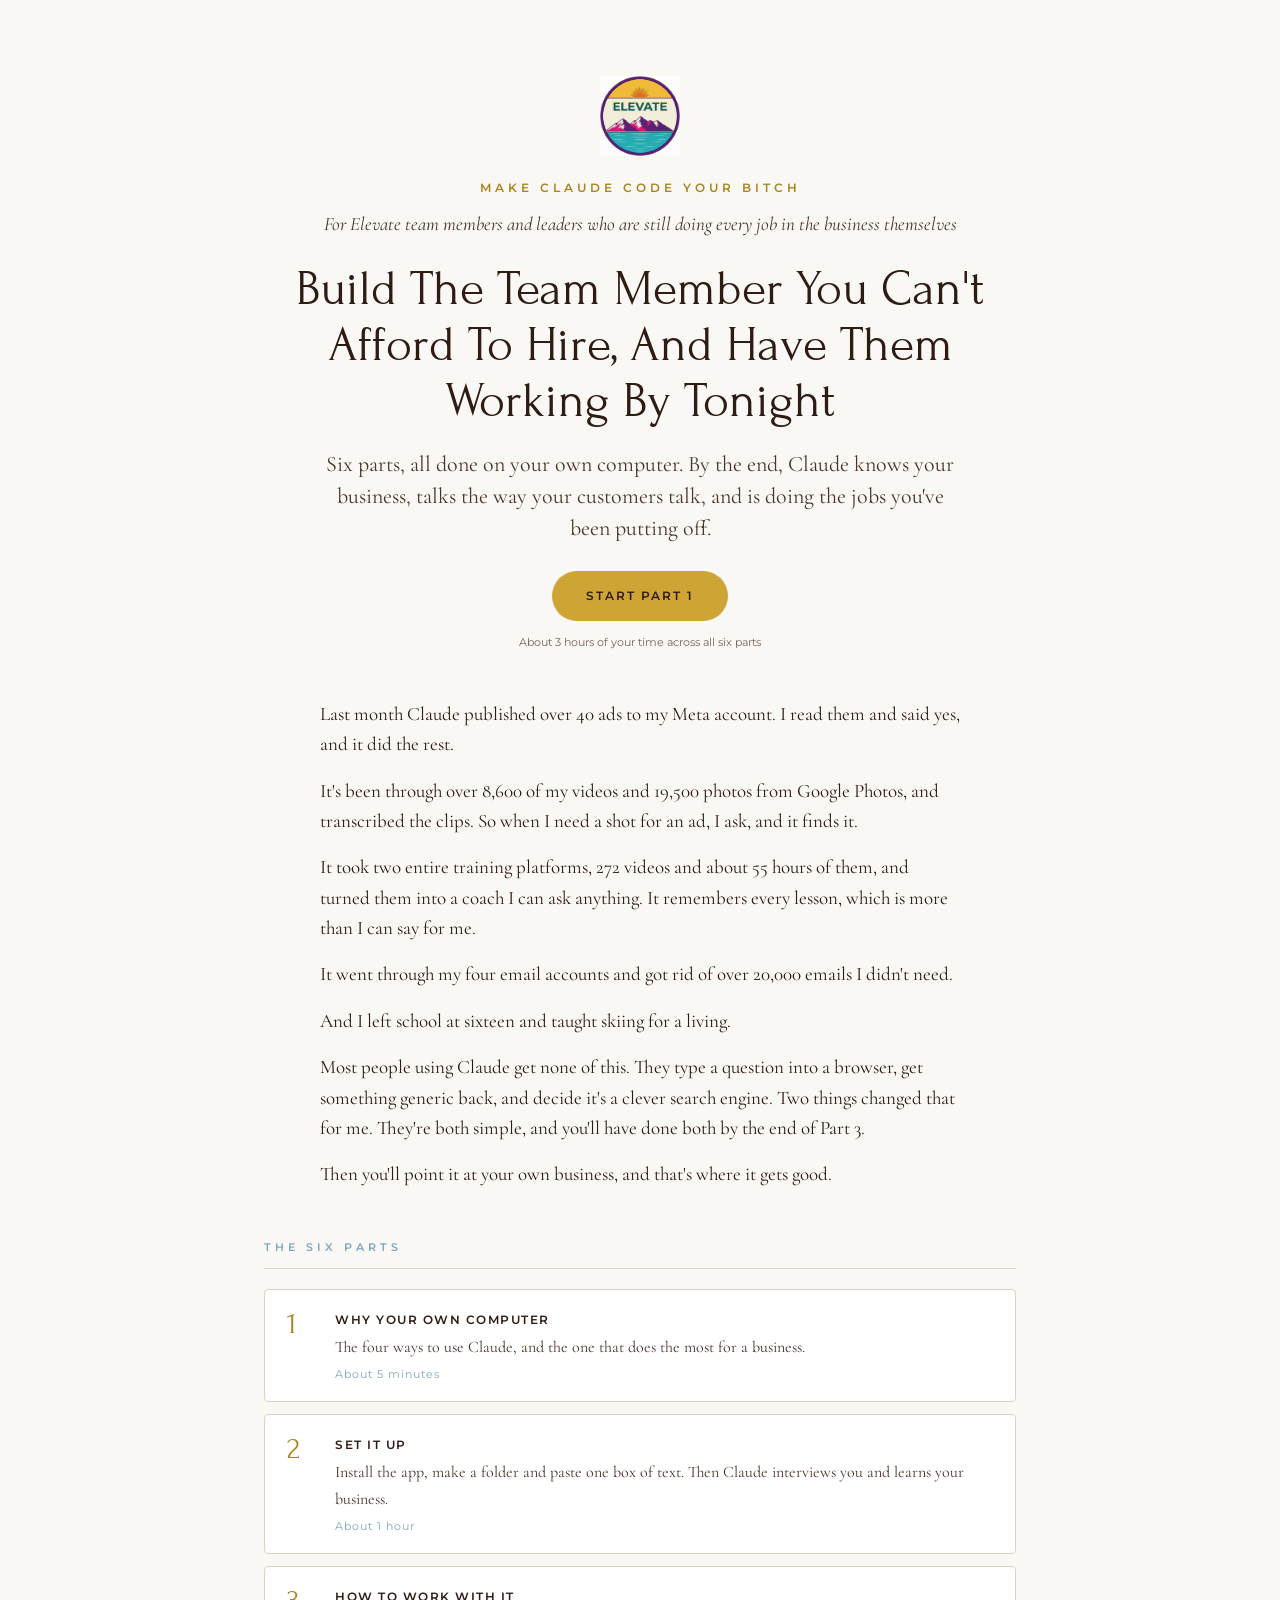
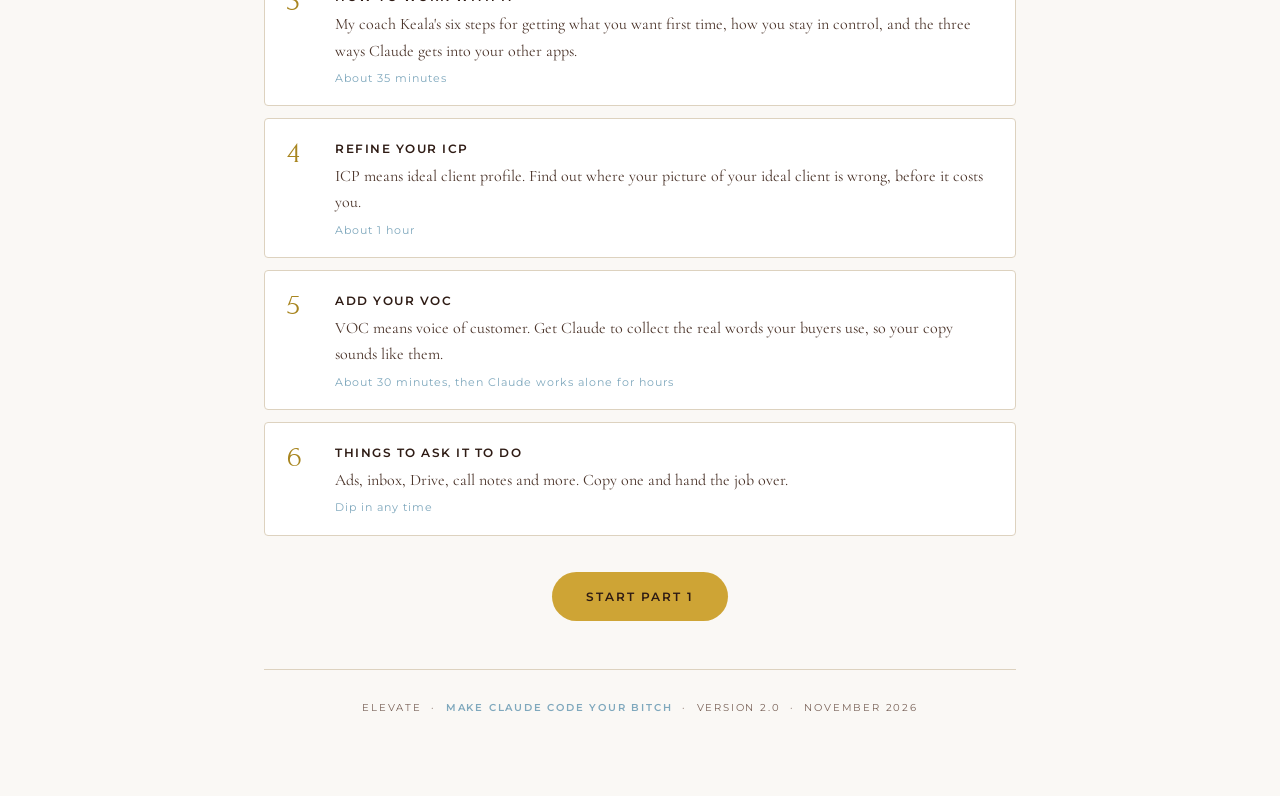
==== commit 4b4489d5: "Replace setup guide with the six-part workbook Co-Authored-By: Claude Opus 5.5 <noreply@anthropic.co" ====
--- a/index.html
+++ b/index.html
@@ -3,869 +3,69 @@
 <head>
 <meta charset="UTF-8">
 <meta name="viewport" content="width=device-width, initial-scale=1.0">
-<title>Claude Setup Guide / Elevate</title>
+<title>Make Claude Code Your Bitch / Elevate</title>
 <link rel="preconnect" href="https://fonts.googleapis.com">
 <link rel="preconnect" href="https://fonts.gstatic.com" crossorigin>
 <link href="https://fonts.googleapis.com/css2?family=Forum&family=Montserrat:wght@300;400;500;600;700&family=Cormorant+Garamond:ital,wght@0,300;0,400;0,500;1,300;1,400&display=swap" rel="stylesheet">
-<style>
-  * { margin: 0; padding: 0; box-sizing: border-box; }
-
-  :root {
-    --pearl: #FAF8F5;
-    --pearl-deep: #F2EDE5;
-    --pearl-warm: #ECE4D4;
-    --cacao: #2E1B14;
-    --cacao-soft: #4A3329;
-    --cacao-muted: #7A6359;
-    --espresso: #180D00;
-    --sky: #ABCDDD;
-    --sky-light: #DCE9F0;
-    --sky-deep: #7FA8BD;
-    --honey: #CEA435;
-    --honey-light: #F2E5BE;
-    --honey-deep: #A8851F;
-    --rule: #DDD2BF;
-  }
-
-  body {
-    font-family: 'Cormorant Garamond', Georgia, serif;
-    font-size: 16px;
-    line-height: 1.65;
-    color: var(--cacao);
-    background: var(--pearl);
-    max-width: 880px;
-    margin: 0 auto;
-    padding: 48px 64px 80px;
-  }
-
-  @media print {
-    body { padding: 36px; font-size: 13px; background: #fff; }
-    .no-print { display: none; }
-    h2 { page-break-before: always; }
-    .cover, h2:first-of-type { page-break-before: avoid; }
-    .step, .callout, .phase, .os-block { page-break-inside: avoid; }
-  }
-
-  @media (max-width: 700px) {
-    body { padding: 24px 18px 60px; }
-    .cover { padding: 24px 0 16px; margin-bottom: 16px; }
-    .cover .eyebrow { font-size: 10px; letter-spacing: 3px; margin-bottom: 18px; }
-    .cover h1 { font-size: 36px; line-height: 1.1; margin-bottom: 16px; }
-    .cover .version { font-size: 9px; letter-spacing: 2.5px; margin-bottom: 18px; }
-    .cover .subtitle { font-size: 17px; margin-bottom: 18px; line-height: 1.45; }
-    .toc { padding: 22px; margin-bottom: 36px; }
-    .toc ol { columns: 1; }
-    h2 { font-size: 10px; letter-spacing: 3px; margin: 36px 0 14px; }
-    h3 { font-size: 22px; margin: 22px 0 8px; }
-    .step { gap: 12px; margin-bottom: 16px; }
-    .step-num { width: 32px; height: 32px; font-size: 13px; }
-    .callout { padding: 14px 16px; margin: 16px 0; }
-    .code-block { padding: 14px 16px; font-size: 11px; }
-    .os-tabs { flex-direction: column; gap: 0; }
-    table { font-size: 14px; }
-    th, td { padding: 10px 12px; }
-  }
-
-  .cover {
-    text-align: center;
-    padding: 44px 0 20px;
-    margin-bottom: 20px;
-    position: relative;
-  }
-  .cover::after {
-    content: "";
-    display: block;
-    width: 80px;
-    height: 1px;
-    background: var(--sky-deep);
-    margin: 16px auto 0;
-  }
-  .cover .eyebrow {
-    font-family: 'Montserrat', sans-serif;
-    font-size: 11px;
-    letter-spacing: 4px;
-    text-transform: uppercase;
-    color: var(--honey-deep);
-    margin-bottom: 24px;
-    font-weight: 500;
-  }
-  .cover h1 {
-    font-family: 'Forum', Georgia, serif;
-    font-size: 58px;
-    font-weight: 400;
-    color: var(--cacao);
-    line-height: 1.05;
-    letter-spacing: 1px;
-    margin-bottom: 20px;
-    text-transform: uppercase;
-  }
-  .cover .version {
-    display: inline-block;
-    font-family: 'Montserrat', sans-serif;
-    font-size: 10px;
-    letter-spacing: 3px;
-    text-transform: uppercase;
-    color: var(--honey-deep);
-    border: 1px solid var(--honey-deep);
-    padding: 5px 16px;
-    border-radius: 100px;
-    margin-bottom: 22px;
-    font-weight: 500;
-  }
-  .cover .byline {
-    font-family: 'Montserrat', sans-serif;
-    font-size: 10.5px;
-    letter-spacing: 2.5px;
-    text-transform: uppercase;
-    color: var(--cacao-soft);
-    margin-bottom: 22px;
-    font-weight: 500;
-  }
-  .cover .subtitle {
-    font-family: 'Cormorant Garamond', Georgia, serif;
-    font-size: 22px;
-    color: var(--cacao-soft);
-    margin-bottom: 24px;
-    font-style: italic;
-    font-weight: 300;
-    max-width: 560px;
-    margin-left: auto;
-    margin-right: auto;
-    line-height: 1.5;
-  }
-  .cover .pills {
-    display: flex;
-    justify-content: center;
-    gap: 8px;
-    flex-wrap: wrap;
-    margin-bottom: 24px;
-  }
-  .pill {
-    background: var(--cacao);
-    color: var(--pearl);
-    font-family: 'Montserrat', sans-serif;
-    font-size: 9px;
-    letter-spacing: 2px;
-    text-transform: uppercase;
-    padding: 7px 16px;
-    border-radius: 100px;
-    font-weight: 500;
-  }
-  .pill.sky { background: var(--sky-deep); }
-  .pill.honey { background: var(--honey); color: var(--cacao); }
-
-  .toc {
-    background: #FFFFFF;
-    border: 1px solid var(--rule);
-    border-radius: 4px;
-    padding: 28px 36px;
-    margin: 0 0 48px;
-    position: relative;
-  }
-  .toc::before {
-    content: "";
-    position: absolute;
-    top: -1px;
-    left: 24px;
-    width: 60px;
-    height: 3px;
-    background: var(--sky);
-  }
-  .toc h3 {
-    font-family: 'Montserrat', sans-serif;
-    margin-top: 0;
-    margin-bottom: 16px;
-    font-size: 11px;
-    color: var(--sky-deep);
-    text-transform: uppercase;
-    letter-spacing: 3.5px;
-    font-weight: 600;
-  }
-  .toc ol {
-    margin: 0;
-    padding: 0;
-    list-style: none;
-    columns: 2;
-    column-gap: 36px;
-  }
-  .toc li {
-    font-family: 'Cormorant Garamond', Georgia, serif;
-    font-size: 16px;
-    color: var(--cacao);
-    margin-bottom: 6px;
-    line-height: 1.4;
-    display: flex;
-    gap: 14px;
-    break-inside: avoid;
-  }
-  .toc li .num {
-    font-family: 'Montserrat', sans-serif;
-    color: var(--honey-deep);
-    font-weight: 600;
-    font-size: 11px;
-    letter-spacing: 1px;
-    min-width: 26px;
-    padding-top: 3px;
-  }
-
-  h2 {
-    font-family: 'Montserrat', sans-serif;
-    font-size: 11px;
-    letter-spacing: 4px;
-    text-transform: uppercase;
-    color: var(--sky-deep);
-    margin: 48px 0 18px;
-    padding-bottom: 12px;
-    border-bottom: 1px solid var(--rule);
-    font-weight: 600;
-  }
-  h3 {
-    font-family: 'Forum', Georgia, serif;
-    font-size: 28px;
-    font-weight: 400;
-    color: var(--cacao);
-    margin: 28px 0 10px;
-    line-height: 1.3;
-    letter-spacing: 0.5px;
-  }
-  h4 {
-    font-family: 'Montserrat', sans-serif;
-    font-size: 12px;
-    font-weight: 600;
-    color: var(--cacao);
-    text-transform: uppercase;
-    letter-spacing: 1.5px;
-    margin: 18px 0 8px;
-  }
-  p {
-    margin-bottom: 12px;
-    color: var(--cacao);
-    font-size: 16px;
-  }
-  ul, ol { padding-left: 24px; margin-bottom: 14px; }
-  li {
-    margin-bottom: 6px;
-    font-size: 15px;
-    line-height: 1.65;
-    color: var(--cacao);
-  }
-  strong { color: var(--cacao); font-weight: 600; }
-  em { color: var(--cacao-soft); font-style: italic; }
-  a { color: var(--sky-deep); text-decoration: none; }
-  a:hover { text-decoration: underline; }
-
-  code {
-    font-family: 'Courier New', monospace;
-    font-size: 13px;
-    background: var(--pearl-deep);
-    padding: 2px 8px;
-    border-radius: 3px;
-    color: var(--honey-deep);
-    font-weight: 500;
-  }
-
-  .lead {
-    font-family: 'Cormorant Garamond', Georgia, serif;
-    font-size: 20px;
-    line-height: 1.5;
-    color: var(--cacao);
-    font-style: italic;
-    font-weight: 300;
-    margin-bottom: 22px;
-    padding-left: 22px;
-    border-left: 2px solid var(--sky);
-  }
-
-  .steps { margin: 18px 0; }
-  .step {
-    display: flex;
-    gap: 18px;
-    margin-bottom: 20px;
-    align-items: flex-start;
-  }
-  .step-num {
-    flex-shrink: 0;
-    width: 38px;
-    height: 38px;
-    border-radius: 50%;
-    background: var(--cacao);
-    color: var(--pearl);
-    font-family: 'Montserrat', sans-serif;
-    font-weight: 600;
-    font-size: 14px;
-    display: flex;
-    align-items: center;
-    justify-content: center;
-    margin-top: 2px;
-  }
-  .step-num.sky { background: var(--sky-deep); }
-  .step-num.honey { background: var(--honey); color: var(--cacao); }
-  .step-body { flex: 1; }
-  .step-body h4 { margin-top: 0; margin-bottom: 6px; }
-  .step-body p { margin-bottom: 8px; font-size: 15px; }
-  .step-body .action {
-    background: var(--sky-light);
-    border-left: 2px solid var(--sky-deep);
-    padding: 12px 18px;
-    font-family: 'Montserrat', sans-serif;
-    font-size: 12.5px;
-    color: var(--cacao-soft);
-    border-radius: 0 4px 4px 0;
-    margin-top: 10px;
-    line-height: 1.6;
-    font-weight: 400;
-  }
-  .step-body .action strong {
-    display: block;
-    font-size: 9.5px;
-    letter-spacing: 1.8px;
-    text-transform: uppercase;
-    color: var(--sky-deep);
-    margin-bottom: 6px;
-    font-weight: 600;
-  }
-
-  .callout {
-    border-left: 2px solid var(--sky-deep);
-    background: var(--sky-light);
-    padding: 18px 22px;
-    margin: 20px 0;
-    border-radius: 0 4px 4px 0;
-  }
-  .callout.honey {
-    border-left-color: var(--honey-deep);
-    background: var(--honey-light);
-  }
-  .callout.cacao {
-    border-left-color: var(--cacao);
-    background: var(--pearl-deep);
-  }
-  .callout > strong:first-child {
-    font-family: 'Montserrat', sans-serif;
-    font-size: 10px;
-    text-transform: uppercase;
-    letter-spacing: 2px;
-    color: var(--sky-deep);
-    display: block;
-    margin-bottom: 8px;
-    font-weight: 600;
-  }
-  .callout.honey > strong:first-child { color: var(--honey-deep); }
-  .callout.cacao > strong:first-child { color: var(--cacao); }
-  .callout p { margin: 0; font-size: 15px; line-height: 1.65; font-family: 'Cormorant Garamond', serif; }
-  .callout p + p { margin-top: 10px; }
-  .callout ul { margin: 8px 0 0; padding-left: 22px; }
-  .callout li { font-size: 14px; margin-bottom: 4px; }
-
-  .phase {
-    border: 1px solid var(--rule);
-    border-radius: 4px;
-    padding: 20px 24px;
-    margin: 14px 0;
-    background: #FFFFFF;
-  }
-  .phase-header {
-    display: flex;
-    align-items: center;
-    gap: 14px;
-    margin-bottom: 14px;
-    flex-wrap: wrap;
-  }
-  .phase-badge {
-    background: var(--sky-deep);
-    color: var(--pearl);
-    font-family: 'Montserrat', sans-serif;
-    font-size: 10px;
-    font-weight: 600;
-    letter-spacing: 1.5px;
-    text-transform: uppercase;
-    padding: 5px 13px;
-    border-radius: 100px;
-    white-space: nowrap;
-  }
-  .phase-badge.honey { background: var(--honey); color: var(--cacao); }
-  .phase-badge.cacao { background: var(--cacao); color: var(--pearl); }
-  .phase-title {
-    font-family: 'Forum', serif;
-    font-weight: 400;
-    font-size: 22px;
-    color: var(--cacao);
-    letter-spacing: 0.3px;
-  }
-  .phase p { font-size: 15px; color: var(--cacao-soft); margin-bottom: 10px; font-family: 'Cormorant Garamond', serif; }
-  .phase ul, .phase ol { margin: 0; }
-  .phase li { font-size: 15px; }
-
-  .os-tabs {
-    display: flex;
-    gap: 16px;
-    margin: 18px 0;
-    align-items: stretch;
-  }
-  .os-block {
-    flex: 1;
-    border: 1px solid var(--rule);
-    border-radius: 4px;
-    overflow: hidden;
-    background: #FFFFFF;
-  }
-  .os-block-header {
-    padding: 10px 18px;
-    font-family: 'Montserrat', sans-serif;
-    font-size: 10px;
-    font-weight: 600;
-    letter-spacing: 2px;
-    text-transform: uppercase;
-    display: flex;
-    align-items: center;
-    gap: 8px;
-  }
-  .os-block-header.mac { background: var(--cacao); color: var(--pearl); }
-  .os-block-header.pc { background: var(--sky-deep); color: var(--pearl); }
-  .os-block-body { padding: 16px 18px; }
-  .os-block-body ol { margin: 0; padding-left: 20px; }
-  .os-block-body li { font-size: 14px; margin-bottom: 7px; line-height: 1.6; }
-
-  .code-block {
-    background: var(--espresso);
-    color: #ECE4D4;
-    border-radius: 4px;
-    padding: 18px 22px;
-    margin: 14px 0;
-    font-family: 'Courier New', monospace;
-    font-size: 12px;
-    line-height: 1.7;
-    overflow-x: auto;
-    white-space: pre-wrap;
-    word-break: break-word;
-    position: relative;
-  }
-  .code-block .label {
-    display: block;
-    font-family: 'Montserrat', sans-serif;
-    font-size: 9.5px;
-    letter-spacing: 2.2px;
-    text-transform: uppercase;
-    color: var(--honey);
-    margin-bottom: 12px;
-    font-weight: 600;
-  }
-  .code-block .comment { color: #8B7E70; font-style: italic; }
-
-  table {
-    width: 100%;
-    border-collapse: collapse;
-    margin: 16px 0 22px;
-    font-family: 'Cormorant Garamond', serif;
-    font-size: 15px;
-  }
-  th {
-    background: var(--cacao);
-    color: var(--pearl);
-    padding: 13px 18px;
-    text-align: left;
-    font-family: 'Montserrat', sans-serif;
-    font-weight: 600;
-    font-size: 10.5px;
-    letter-spacing: 1.6px;
-    text-transform: uppercase;
-  }
-  td {
-    padding: 14px 18px;
-    border-bottom: 1px solid var(--rule);
-    vertical-align: top;
-    line-height: 1.6;
-    background: #FFFFFF;
-  }
-  tr:nth-child(even) td { background: var(--pearl-deep); }
-
-  hr { border: none; border-top: 1px solid var(--rule); margin: 36px 0; }
-  .ornament {
-    text-align: center;
-    margin: 40px 0;
-    color: var(--sky-deep);
-    font-family: 'Forum', serif;
-    font-size: 22px;
-    letter-spacing: 14px;
-  }
-
-  .footer {
-    margin-top: 48px;
-    padding-top: 20px;
-    border-top: 1px solid var(--rule);
-    text-align: center;
-  }
-  .footer-meta {
-    font-family: 'Montserrat', sans-serif;
-    font-size: 9.5px;
-    letter-spacing: 1.8px;
-    text-transform: uppercase;
-    color: var(--cacao-muted);
-    margin-top: 10px;
-  }
-  .footer-meta strong { color: var(--sky-deep); font-weight: 600; }
-
-  .copy-btn {
-    position: absolute;
-    top: 12px;
-    right: 12px;
-    background: var(--honey);
-    color: var(--cacao);
-    border: none;
-    border-radius: 100px;
-    font-family: 'Montserrat', sans-serif;
-    font-size: 9px;
-    font-weight: 600;
-    letter-spacing: 1.5px;
-    text-transform: uppercase;
-    padding: 6px 14px;
-    cursor: pointer;
-  }
-  .copy-btn:hover { background: var(--honey-light); }
-  @media print { .copy-btn { display: none; } }
-</style>
+<link rel="stylesheet" href="sop-style.css">
+<link rel="stylesheet" href="workbook.css">
 </head>
 <body>
 
-<div class="cover">
-  <div class="eyebrow">Team Training Guide</div>
-  <h1>Claude<br>Setup Guide</h1>
-  <div class="version">Version 1.0</div>
-  <div class="byline">Elevate</div>
-  <div class="subtitle">Set up Claude so it knows who you are, who you serve, and how to sound like you every single time. Claude does most of this setup for you.</div>
-  <div class="pills">
-    <span class="pill sky">Claude</span>
-    <span class="pill honey">VS Code</span>
-    <span class="pill">About 1 Hour</span>
-  </div>
+<div class="hero">
+  <img src="elevate-logo.svg" alt="Elevate" class="logo">
+  <div class="name">Make Claude Code Your Bitch</div>
+  <div class="prehead">For Elevate team members and leaders who are still doing every job in the business themselves</div>
+  <h1>Build The Team Member You Can't Afford To Hire, And Have Them Working By Tonight</h1>
+  <div class="sub">Six parts, all done on your own computer. By the end, Claude knows your business, talks the way your customers talk, and is doing the jobs you've been putting off.</div>
+  <a class="btn" href="part-1-why-your-computer.html">Start Part 1</a>
+  <div class="btn-note">About 3 hours of your time across all six parts</div>
 </div>
 
-<div class="callout cacao">
-  <strong>Read this first</strong>
-  <p>Most people use AI like a search engine. They type a question, get a generic answer, and wonder why it doesn't sound like them. This guide fixes that. You'll install two free apps, open one folder, and paste one box of text. Claude builds everything else itself, then interviews you like a person who wants to know you, not a form that wants your data.</p>
-  <p>Your hands-on part takes about 20 minutes. The interview takes 30 to 45. You only do this once.</p>
+<div class="story">
+  <p>Last month Claude published over 40 ads to my Meta account. I read them and said yes, and it did the rest.</p>
+  <p>It's been through over 8,600 of my videos and 19,500 photos from Google Photos, and transcribed the clips. So when I need a shot for an ad, I ask, and it finds it.</p>
+  <p>It took two entire training platforms, 272 videos and about 55 hours of them, and turned them into a coach I can ask anything. It remembers every lesson, which is more than I can say for me.</p>
+  <p>It went through my four email accounts and got rid of over 20,000 emails I didn't need.</p>
+  <p>And I left school at sixteen and taught skiing for a living.</p>
+  <p>Most people using Claude get none of this. They type a question into a browser, get something generic back, and decide it's a clever search engine. Two things changed that for me. They're both simple, and you'll have done both by the end of Part 3.</p>
+  <p>Then you'll point it at your own business, and that's where it gets good.</p>
 </div>
 
-<div class="toc">
-  <h3>What's Inside</h3>
-  <ol>
-    <li><span class="num">01</span> How this works</li>
-    <li><span class="num">02</span> Accounts and apps (your part)</li>
-    <li><span class="num">03</span> Your Claude folder</li>
-    <li><span class="num">04</span> The one thing you paste</li>
-    <li><span class="num">05</span> What happens next</li>
-    <li><span class="num">06</span> Your daily workflow</li>
-    <li><span class="num">07</span> Troubleshooting</li>
-    <li><span class="num">08</span> When you're ready for more</li>
-  </ol>
+<h2>The Six Parts</h2>
+
+<div class="parts">
+  <a class="part-link" href="part-1-why-your-computer.html">
+    <span class="n">1</span>
+    <span><h4>Why your own computer</h4><p>The four ways to use Claude, and the one that does the most for a business.</p><span class="time">About 5 minutes</span></span>
+  </a>
+  <a class="part-link" href="part-2-set-up.html">
+    <span class="n">2</span>
+    <span><h4>Set it up</h4><p>Install the app, make a folder and paste one box of text. Then Claude interviews you and learns your business.</p><span class="time">About 1 hour</span></span>
+  </a>
+  <a class="part-link" href="part-3-how-to-work-with-it.html">
+    <span class="n">3</span>
+    <span><h4>How to work with it</h4><p>My coach Keala's six steps for getting what you want first time, how you stay in control, and the three ways Claude gets into your other apps.</p><span class="time">About 35 minutes</span></span>
+  </a>
+  <a class="part-link" href="part-4-refine-your-icp.html">
+    <span class="n">4</span>
+    <span><h4>Refine your ICP</h4><p>ICP means ideal client profile. Find out where your picture of your ideal client is wrong, before it costs you.</p><span class="time">About 1 hour</span></span>
+  </a>
+  <a class="part-link" href="part-5-add-your-voc.html">
+    <span class="n">5</span>
+    <span><h4>Add your VOC</h4><p>VOC means voice of customer. Get Claude to collect the real words your buyers use, so your copy sounds like them.</p><span class="time">About 30 minutes, then Claude works alone for hours</span></span>
+  </a>
+  <a class="part-link" href="part-6-things-to-ask-it-to-do.html">
+    <span class="n">6</span>
+    <span><h4>Things to ask it to do</h4><p>Ads, inbox, Drive, call notes and more. Copy one and hand the job over.</p><span class="time">Dip in any time</span></span>
+  </a>
 </div>
 
-<h2>01 / How This Works</h2>
-
-<p class="lead">Claude isn't one thing. There are several versions of it, and most people are using the one that forgets them the moment the tab closes.</p>
-
-<div class="phase">
-  <div class="phase-header">
-    <span class="phase-badge cacao">Not Recommended</span>
-    <span class="phase-title">Claude Chat (claude.ai)</span>
-  </div>
-  <p>The browser chat you've probably already used. Every new conversation starts blank. It doesn't know you, your business, or your voice unless you re-explain everything each time. Fine for quick one-offs. Not a place to build a business system.</p>
-</div>
-
-<div class="phase">
-  <div class="phase-header">
-    <span class="phase-badge">Recommended</span>
-    <span class="phase-title">Claude Code in VS Code</span>
-  </div>
-  <p>This is what this guide sets up. VS Code is a free workspace made by Microsoft. Think of it as a smart filing cabinet where Claude lives alongside your documents. Claude can read your files, create new ones, and run tasks for you while you watch and approve. It reads your foundation files at the start of every session, so it always knows who you are.</p>
-</div>
-
-<div class="callout">
-  <strong>What "foundation files" means</strong>
-  <p>Four documents that teach Claude your voice, your audience, your business goals, and the writing patterns to avoid. Claude reads them before it does anything else, every session. You build these by having one guided conversation with Claude, not by filling out a form. Your job is Sections 02 and 03, then one paste.</p>
-</div>
-
-<h2>02 / Accounts and Apps (Your Part)</h2>
-
-<p>Three things Claude cannot do for you. Budget 20 minutes.</p>
-
-<div class="steps">
-
-<div class="step">
-  <div class="step-num">1</div>
-  <div class="step-body">
-    <h4>Create a Claude account</h4>
-    <p>Go to <a href="https://claude.ai">claude.ai</a>, sign up with your Google email, and upgrade to Claude Pro. Pro is $20/month and required for Claude Code. Without it you'll hit usage limits within minutes.</p>
-  </div>
-</div>
-
-<div class="step">
-  <div class="step-num">2</div>
-  <div class="step-body">
-    <h4>Download VS Code</h4>
-    <p>Download it at <a href="https://code.visualstudio.com/download">code.visualstudio.com/download</a> and follow the instructions for your computer.</p>
-  </div>
-</div>
-
-</div>
-
-<div class="os-tabs">
-  <div class="os-block">
-    <div class="os-block-header mac">Mac</div>
-    <div class="os-block-body">
-      <ol>
-        <li>Click the <strong>.dmg Apple Silicon</strong> button (or Intel if your Mac is older than 2020)</li>
-        <li>Open the downloaded file from your Downloads folder</li>
-        <li>Drag the VS Code icon into your <strong>Applications</strong> folder</li>
-        <li>Open VS Code from Applications or Launchpad</li>
-        <li>If you see a security warning, go to System Settings &rarr; Privacy &amp; Security and click <strong>Open Anyway</strong></li>
-      </ol>
-    </div>
-  </div>
-  <div class="os-block">
-    <div class="os-block-header pc">Windows (PC)</div>
-    <div class="os-block-body">
-      <ol>
-        <li>Click the <strong>Windows User Installer x64</strong> button</li>
-        <li>Run the downloaded .exe file and click Next through the setup</li>
-        <li><strong>Important:</strong> on the "Additional Tasks" screen, check <strong>Add to PATH</strong></li>
-        <li>Also check <strong>Add "Open with Code" action</strong></li>
-        <li>Click Install, then Finish, then open VS Code from your Start menu</li>
-      </ol>
-    </div>
-  </div>
-</div>
-
-<div class="callout honey">
-  <strong>Windows users: also install Git</strong>
-  <p>Git is a tool Claude Code uses to manage files, and Windows doesn't include it. Go to <a href="https://git-scm.com/download/win">git-scm.com/download/win</a>, run the installer with all the default settings, and restart VS Code afterward. Mac users skip this.</p>
-</div>
-
-<div class="steps">
-
-<div class="step">
-  <div class="step-num">3</div>
-  <div class="step-body">
-    <h4>Install the Claude Code extension</h4>
-    <p>Inside VS Code: click the <strong>Extensions</strong> icon in the left sidebar (four small squares), search for <strong>Claude Code</strong>, find the one by Anthropic, and click Install. A Claude icon appears in your left sidebar. Click it and sign in with the same account you used on claude.ai.</p>
-  </div>
-</div>
-
-</div>
-
-<h2>03 / Your Claude Folder</h2>
-
-<p class="lead">One folder, two clicks. This is the last setup step you do by hand.</p>
-
-<div class="steps">
-
-<div class="step">
-  <div class="step-num sky">1</div>
-  <div class="step-body">
-    <h4>Create a folder called Claude</h4>
-    <p>On your computer, make a new empty folder named <strong>Claude</strong>. Your Documents folder or Desktop both work. Everything Claude builds will live here.</p>
-  </div>
-</div>
-
-<div class="step">
-  <div class="step-num sky">2</div>
-  <div class="step-body">
-    <h4>Open it in VS Code</h4>
-    <p>In VS Code, go to <strong>File &rarr; Open Folder</strong> and pick your Claude folder. The left panel now shows your (empty) folder. That's correct. Claude fills it in the next step.</p>
-  </div>
-</div>
-
-</div>
-
-<div class="callout">
-  <strong>Keep this folder open every time you work</strong>
-  <p>VS Code remembers your last opened folder, so it usually reopens in the right place. If Claude ever says it can't find a file, the wrong folder is open. File &rarr; Open Folder &rarr; Claude fixes it.</p>
-</div>
-
-<h2>04 / The One Thing You Paste</h2>
-
-<p class="lead">Click the Claude icon in the sidebar, start a conversation, and paste this whole box. That's the entire install.</p>
-
-<div class="code-block"><span class="label">Paste this into Claude (use the Copy button)</span><button class="copy-btn" onclick="copyBlock(this)">Copy</button>Set up my Claude workspace. Follow these steps exactly.
-
-1. Download my team's setup system by running these two commands:
-
-curl -fsSL "https://how-to-elevate.github.io/elevate-claude-code-setup/skills/setup/SKILL.md" --create-dirs -o ".claude/skills/setup/SKILL.md"
-
-curl -fsSL "https://how-to-elevate.github.io/elevate-claude-code-setup/skills/build-icp/SKILL.md" --create-dirs -o ".claude/skills/build-icp/SKILL.md"
-
-2. Read the file .claude/skills/setup/SKILL.md and follow it exactly, step by step, starting now.</div>
-
-<div class="callout">
-  <strong>Claude will ask your permission as it works</strong>
-  <p>The first few times Claude downloads a file or creates a folder, a small prompt appears asking you to allow it. Click <strong>Yes</strong> or <strong>Allow</strong>. That's the approval system working, not something going wrong. You are always in charge of what Claude does on your computer.</p>
-</div>
-
-<div class="callout honey">
-  <strong>Life happened and you closed your laptop mid-setup?</strong>
-  <p>Paste the same box again in a new conversation. Claude keeps a progress file, sees exactly where you stopped, and picks up from there. Nothing is lost and nothing repeats.</p>
-</div>
-
-<h2>05 / What Happens Next</h2>
-
-<p class="lead">From here, setup is a conversation. Claude asks. You answer. No more pasting.</p>
-
-<p>Here's the shape of what Claude will walk you through, so nothing surprises you:</p>
-
-<ul>
-  <li><strong>It looks before it asks.</strong> Claude first checks what it can already learn about you, and asks if you're coming from ChatGPT or Claude on the web so it can bring your history over instead of making you repeat yourself.</li>
-  <li><strong>It interviews you, one question at a time.</strong> Who you are, how you work, your goals, and the writing patterns you can't stand. Answer like you're talking to a friend. Honest and specific beats polished.</li>
-  <li><strong>The ideal client interview goes deep.</strong> This is the longest part and the most valuable. Early on, Claude asks whether your buyer is buying <em>for their own life</em> (someone investing in their own family, health, or future) or <em>for their job</em> (a manager choosing a vendor for their company). Answer honestly. The whole interview reshapes itself around your answer.</li>
-  <li><strong>You approve every file before it's saved.</strong> Claude drafts, shows you, and only saves when you say yes. Your edits always win.</li>
-  <li><strong>It ends with proof.</strong> Claude writes a few lines in your voice, to your person, and asks one question: does this sound like you?</li>
-</ul>
-
-<div class="callout">
-  <strong>Talk instead of type</strong>
-  <p>A voice-to-text tool that types as you speak, in any app, makes the interview go twice as fast. If you'd rather talk through your answers than type them, look into one before you start (Wispr Flow is a free option). Five minutes to set up, worth it for this step alone.</p>
-</div>
-
-<h4>What you'll have when it's done</h4>
-
-<p>Four foundation files (your voice, your ideal client, your company, your anti-AI writing rules), a full ideal-client dossier with your buyer's real language, a CLAUDE.md instruction file that loads all of it automatically every session, and a built-in <code>/weekly-check-in</code> command that keeps it all current. You never explain yourself to Claude again.</p>
-
-<h2>06 / Your Daily Workflow</h2>
-
-<p class="lead">Every new conversation starts with Claude already knowing you. Just say what you're working on.</p>
-
-<h4>How to start a session</h4>
-
-<div class="code-block"><span class="label">For a new project</span><button class="copy-btn" onclick="copyBlock(this)">Copy</button>I'm starting a new project called [name]. Create a folder for it inside my PROJECTS folder, then let's begin.</div>
-
-<div class="code-block"><span class="label">For an existing project</span><button class="copy-btn" onclick="copyBlock(this)">Copy</button>Open the [project name] folder in PROJECTS. Here's what we're working on today: [brief]</div>
-
-<div class="code-block"><span class="label">For a one-off piece of content</span><button class="copy-btn" onclick="copyBlock(this)">Copy</button>I need [type of content] for [purpose]. It's for [audience description]. Here are the key points to include: [list]</div>
-
-<div class="code-block"><span class="label">For strategy work</span><button class="copy-btn" onclick="copyBlock(this)">Copy</button>I want to think through [topic]. Read my foundation files first, then let's have a working conversation. I'll share my thinking and I want pushback, suggestions, and clarity.</div>
-
-<h4>How to close a session</h4>
-
-<div class="code-block"><span class="label">Save session notes</span><button class="copy-btn" onclick="copyBlock(this)">Copy</button>Summarize what we decided and built today. Save a session-notes.md file in the [project name] folder so we have a record.</div>
-
-<div class="code-block"><span class="label">Draft the next opener</span><button class="copy-btn" onclick="copyBlock(this)">Copy</button>Write an opening prompt I can paste at the start of our next session to pick up exactly where we left off.</div>
-
-<h4>Once a week</h4>
-
-<p>Type <code>/weekly-check-in</code> at the start of any session. Claude reviews your foundation files, flags what's gone stale, and asks what changed in your business. Ten minutes. Setup already installed this for you; there's nothing to create.</p>
-
-<h2>07 / Troubleshooting</h2>
-
-<p>Check here before assuming anything is broken.</p>
-
-<table>
-  <tr>
-    <th>The Problem</th>
-    <th>What's Causing It</th>
-    <th>How to Fix It</th>
-  </tr>
-  <tr>
-    <td>Setup got interrupted</td>
-    <td>Closed laptop, lost connection, ended the chat</td>
-    <td>Paste the Section 04 box again in a new conversation. It resumes where you stopped.</td>
-  </tr>
-  <tr>
-    <td>The download step fails</td>
-    <td>A hiccup reaching the hosting site</td>
-    <td>Tell Claude: "Try the downloads again, and if they still fail, use raw.githubusercontent.com/how-to-elevate/elevate-claude-code-setup/main/ instead of the how-to-elevate.github.io address."</td>
-  </tr>
-  <tr>
-    <td>Claude keeps asking permission</td>
-    <td>Nothing. That's the approval system.</td>
-    <td>Click Yes or Allow. It settles down after the first few.</td>
-  </tr>
-  <tr>
-    <td>Writing sounds generic</td>
-    <td>anti-ai-writing-style.md is too vague</td>
-    <td>Run /weekly-check-in and add specific words and patterns to ban</td>
-  </tr>
-  <tr>
-    <td>Claude asks what it already knows</td>
-    <td>Wrong folder is open, so CLAUDE.md isn't being read</td>
-    <td>File &rarr; Open Folder &rarr; select your Claude folder</td>
-  </tr>
-  <tr>
-    <td>File not found errors</td>
-    <td>Same cause: wrong folder open</td>
-    <td>Same fix: File &rarr; Open Folder &rarr; Claude</td>
-  </tr>
-  <tr>
-    <td>Responses getting slow or confused</td>
-    <td>The conversation has gotten too long</td>
-    <td>Start a fresh conversation. Long threads degrade quality.</td>
-  </tr>
-  <tr>
-    <td>Unsure if a new session is using the right folder</td>
-    <td>Starting a session with "Local" vs "Web" options, and not sure which applies</td>
-    <td>Choose Local. That's the one that sees the files on your own computer. Also glance at the top of the file list on the left, it should show "CLAUDE."</td>
-  </tr>
-</table>
-
-<div class="callout cacao">
-  <strong>Keep these habits in place</strong>
-  <p>One task per conversation. Start fresh when you switch focus.</p>
-  <p>Your CLAUDE.md runs every session. Edits take effect in the very next conversation.</p>
-  <p>Update foundation files monthly at minimum. Stale files produce stale output.</p>
-  <p>You are always in authority. Claude proposes. You decide.</p>
-</div>
-
-<h2>08 / When You're Ready for More</h2>
-
-<p class="lead">Everything below is optional, and none of it needs a guide. You just ask Claude.</p>
-
-<h4>Bring in existing brand assets</h4>
-<p>If you have past campaigns, brand guidelines, or scripts, drop them in a folder called BRAND inside your Claude folder, then paste:</p>
-<div class="code-block"><span class="label">Asset audit</span><button class="copy-btn" onclick="copyBlock(this)">Copy</button>I've added existing brand assets to my BRAND folder. Review everything in there and tell me: what's worth keeping, what patterns you notice in my voice and structure, what should be added to my foundation files, and what I should retire.</div>
-
-<h4>Use your foundation on your phone</h4>
-<div class="code-block"><span class="label">Mobile access</span><button class="copy-btn" onclick="copyBlock(this)">Copy</button>I want to use my foundation files in the Claude mobile app. Walk me through setting up a Claude Project on claude.ai with my four ABOUT ME files uploaded, step by step.</div>
-
-<h4>Back up your workspace</h4>
-<p>A free GitHub account backs up your whole workspace so it's never lost, even if your computer is. Create the account at <a href="https://github.com">github.com</a> with the same email you used for Claude, then paste:</p>
-<div class="code-block"><span class="label">GitHub backup</span><button class="copy-btn" onclick="copyBlock(this)">Copy</button>First review all files in my workspace and flag anything sensitive that shouldn't be stored online, and exclude it. Then connect my Claude folder to a new private GitHub repository and push the contents. Walk me through each step; I've never used GitHub.</div>
-
-<h4>Build your first automation</h4>
-<div class="code-block"><span class="label">Automation kickoff</span><button class="copy-btn" onclick="copyBlock(this)">Copy</button>I want to build an automation for [describe the task].
-
-Before you build anything:
-1. Read my CLAUDE.md and foundation files
-2. Create a new folder inside PROJECTS called [automation name]
-3. Draft a plan: what it will do, what it needs from me, what it produces, and where it saves output
-4. Present the plan for my review before building
-
-I'll approve the plan before we proceed.</div>
-
-<div class="callout honey">
-  <strong>One rule for anything involving passwords or API keys</strong>
-  <p>Never paste a password or API key into the chat. If an automation needs a credential, tell Claude and it will help you set up a secure way to store it. If a key ever lands in a conversation by accident, treat it as exposed and replace it.</p>
-</div>
-
-<div class="ornament">&middot; &middot; &middot;</div>
-
-<div class="callout honey">
-  <strong>You're set up. Here's what to do next.</strong>
-  <p>Close this guide and open VS Code. Start a conversation and give Claude your first real task. The setup compounds: every improvement you make to your foundation files makes every future output better. That's the point.</p>
-</div>
+<div style="text-align:center"><a class="btn" href="part-1-why-your-computer.html">Start Part 1</a></div>
 
 <div class="footer">
-  <div class="footer-meta">Elevate &nbsp;&middot;&nbsp; <strong>Claude Setup Guide</strong> &nbsp;&middot;&nbsp; Version 1.0 &nbsp;&middot;&nbsp; July 2026</div>
+  <div class="footer-meta">Elevate &nbsp;&middot;&nbsp; <strong>Make Claude Code Your Bitch</strong> &nbsp;&middot;&nbsp; Version 2.0 &nbsp;&middot;&nbsp; November 2026</div>
 </div>
-
-<script>
-function copyBlock(btn) {
-  var clone = btn.parentElement.cloneNode(true);
-  var strip = clone.querySelectorAll('.label, .copy-btn');
-  for (var i = 0; i < strip.length; i++) strip[i].remove();
-  navigator.clipboard.writeText(clone.textContent.trim()).then(function () {
-    btn.textContent = 'Copied ✓';
-    setTimeout(function () { btn.textContent = 'Copy'; }, 1600);
-  });
-}
-</script>
 
 </body>
 </html>
--- a/sop-style.css
+++ b/sop-style.css
@@ -0,0 +1,521 @@
+* { margin: 0; padding: 0; box-sizing: border-box; }
+
+:root {
+  --pearl: #FAF8F5;
+  --pearl-deep: #F2EDE5;
+  --pearl-warm: #ECE4D4;
+  --cacao: #2E1B14;
+  --cacao-soft: #4A3329;
+  --cacao-muted: #7A6359;
+  --espresso: #180D00;
+  --sky: #ABCDDD;
+  --sky-light: #DCE9F0;
+  --sky-deep: #7FA8BD;
+  --honey: #CEA435;
+  --honey-light: #F2E5BE;
+  --honey-deep: #A8851F;
+  --rule: #DDD2BF;
+}
+
+body {
+  font-family: 'Cormorant Garamond', Georgia, serif;
+  font-size: 16px;
+  line-height: 1.65;
+  color: var(--cacao);
+  background: var(--pearl);
+  max-width: 880px;
+  margin: 0 auto;
+  padding: 48px 64px 80px;
+}
+
+@media print {
+  body { padding: 36px; font-size: 13px; background: #fff; }
+  .no-print { display: none; }
+  h2 { page-break-before: always; }
+  .cover, h2:first-of-type { page-break-before: avoid; }
+  .step, .callout, .phase, .os-block { page-break-inside: avoid; }
+}
+
+@media (max-width: 700px) {
+  body { padding: 24px 18px 60px; }
+  .cover { padding: 24px 0 16px; margin-bottom: 16px; }
+  .cover .eyebrow { font-size: 10px; letter-spacing: 3px; margin-bottom: 18px; }
+  .cover h1 { font-size: 36px; line-height: 1.1; margin-bottom: 16px; }
+  .cover .version { font-size: 9px; letter-spacing: 2.5px; margin-bottom: 18px; }
+  .cover .subtitle { font-size: 17px; margin-bottom: 18px; line-height: 1.45; }
+  .toc { padding: 22px; margin-bottom: 36px; }
+  .toc ol { columns: 1; }
+  h2 { font-size: 10px; letter-spacing: 3px; margin: 36px 0 14px; }
+  h3 { font-size: 22px; margin: 22px 0 8px; }
+  .step { gap: 12px; margin-bottom: 16px; }
+  .step-num { width: 32px; height: 32px; font-size: 13px; }
+  .callout { padding: 14px 16px; margin: 16px 0; }
+  .code-block { padding: 14px 16px; font-size: 11px; }
+  .os-tabs { flex-direction: column; gap: 0; }
+  table { font-size: 14px; }
+  th, td { padding: 10px 12px; }
+}
+
+.cover {
+  text-align: center;
+  padding: 44px 0 20px;
+  margin-bottom: 20px;
+  position: relative;
+}
+.cover::after {
+  content: "";
+  display: block;
+  width: 80px;
+  height: 1px;
+  background: var(--sky-deep);
+  margin: 16px auto 0;
+}
+.cover .eyebrow {
+  font-family: 'Montserrat', sans-serif;
+  font-size: 11px;
+  letter-spacing: 4px;
+  text-transform: uppercase;
+  color: var(--honey-deep);
+  margin-bottom: 24px;
+  font-weight: 500;
+}
+.cover h1 {
+  font-family: 'Forum', Georgia, serif;
+  font-size: 58px;
+  font-weight: 400;
+  color: var(--cacao);
+  line-height: 1.05;
+  letter-spacing: 1px;
+  margin-bottom: 20px;
+  text-transform: uppercase;
+}
+.cover .version {
+  display: inline-block;
+  font-family: 'Montserrat', sans-serif;
+  font-size: 10px;
+  letter-spacing: 3px;
+  text-transform: uppercase;
+  color: var(--honey-deep);
+  border: 1px solid var(--honey-deep);
+  padding: 5px 16px;
+  border-radius: 100px;
+  margin-bottom: 22px;
+  font-weight: 500;
+}
+.cover .byline {
+  font-family: 'Montserrat', sans-serif;
+  font-size: 10.5px;
+  letter-spacing: 2.5px;
+  text-transform: uppercase;
+  color: var(--cacao-soft);
+  margin-bottom: 22px;
+  font-weight: 500;
+}
+.cover .logo {
+  display: block;
+  height: 96px;
+  width: auto;
+  margin: 0 auto 24px;
+}
+.cover .subtitle {
+  font-family: 'Cormorant Garamond', Georgia, serif;
+  font-size: 22px;
+  color: var(--cacao-soft);
+  margin-bottom: 24px;
+  font-style: italic;
+  font-weight: 300;
+  max-width: 560px;
+  margin-left: auto;
+  margin-right: auto;
+  line-height: 1.5;
+}
+.cover .pills {
+  display: flex;
+  justify-content: center;
+  gap: 8px;
+  flex-wrap: wrap;
+  margin-bottom: 24px;
+}
+.pill {
+  background: var(--cacao);
+  color: var(--pearl);
+  font-family: 'Montserrat', sans-serif;
+  font-size: 9px;
+  letter-spacing: 2px;
+  text-transform: uppercase;
+  padding: 7px 16px;
+  border-radius: 100px;
+  font-weight: 500;
+}
+.pill.sky { background: var(--sky-deep); }
+.pill.honey { background: var(--honey); color: var(--cacao); }
+
+.toc {
+  background: #FFFFFF;
+  border: 1px solid var(--rule);
+  border-radius: 4px;
+  padding: 28px 36px;
+  margin: 0 0 48px;
+  position: relative;
+}
+.toc::before {
+  content: "";
+  position: absolute;
+  top: -1px;
+  left: 24px;
+  width: 60px;
+  height: 3px;
+  background: var(--sky);
+}
+.toc h3 {
+  font-family: 'Montserrat', sans-serif;
+  margin-top: 0;
+  margin-bottom: 16px;
+  font-size: 11px;
+  color: var(--sky-deep);
+  text-transform: uppercase;
+  letter-spacing: 3.5px;
+  font-weight: 600;
+}
+.toc ol {
+  margin: 0;
+  padding: 0;
+  list-style: none;
+  columns: 2;
+  column-gap: 36px;
+}
+.toc li {
+  font-family: 'Cormorant Garamond', Georgia, serif;
+  font-size: 16px;
+  color: var(--cacao);
+  margin-bottom: 6px;
+  line-height: 1.4;
+  display: flex;
+  gap: 14px;
+  break-inside: avoid;
+}
+.toc li .num {
+  font-family: 'Montserrat', sans-serif;
+  color: var(--honey-deep);
+  font-weight: 600;
+  font-size: 11px;
+  letter-spacing: 1px;
+  min-width: 26px;
+  padding-top: 3px;
+}
+
+h2 {
+  font-family: 'Montserrat', sans-serif;
+  font-size: 11px;
+  letter-spacing: 4px;
+  text-transform: uppercase;
+  color: var(--sky-deep);
+  margin: 48px 0 18px;
+  padding-bottom: 12px;
+  border-bottom: 1px solid var(--rule);
+  font-weight: 600;
+}
+h3 {
+  font-family: 'Forum', Georgia, serif;
+  font-size: 28px;
+  font-weight: 400;
+  color: var(--cacao);
+  margin: 28px 0 10px;
+  line-height: 1.3;
+  letter-spacing: 0.5px;
+}
+h4 {
+  font-family: 'Montserrat', sans-serif;
+  font-size: 12px;
+  font-weight: 600;
+  color: var(--cacao);
+  text-transform: uppercase;
+  letter-spacing: 1.5px;
+  margin: 18px 0 8px;
+}
+p {
+  margin-bottom: 12px;
+  color: var(--cacao);
+  font-size: 16px;
+}
+ul, ol { padding-left: 24px; margin-bottom: 14px; }
+li {
+  margin-bottom: 6px;
+  font-size: 15px;
+  line-height: 1.65;
+  color: var(--cacao);
+}
+strong { color: var(--cacao); font-weight: 600; }
+em { color: var(--cacao-soft); font-style: italic; }
+a { color: var(--sky-deep); text-decoration: none; }
+a:hover { text-decoration: underline; }
+
+code {
+  font-family: 'Courier New', monospace;
+  font-size: 13px;
+  background: var(--pearl-deep);
+  padding: 2px 8px;
+  border-radius: 3px;
+  color: var(--honey-deep);
+  font-weight: 500;
+}
+
+.lead {
+  font-family: 'Cormorant Garamond', Georgia, serif;
+  font-size: 20px;
+  line-height: 1.5;
+  color: var(--cacao);
+  font-style: italic;
+  font-weight: 300;
+  margin-bottom: 22px;
+  padding-left: 22px;
+  border-left: 2px solid var(--sky);
+}
+
+.steps { margin: 18px 0; }
+.step {
+  display: flex;
+  gap: 18px;
+  margin-bottom: 20px;
+  align-items: flex-start;
+}
+.step-num {
+  flex-shrink: 0;
+  width: 38px;
+  height: 38px;
+  border-radius: 50%;
+  background: var(--cacao);
+  color: var(--pearl);
+  font-family: 'Montserrat', sans-serif;
+  font-weight: 600;
+  font-size: 14px;
+  display: flex;
+  align-items: center;
+  justify-content: center;
+  margin-top: 2px;
+}
+.step-num.sky { background: var(--sky-deep); }
+.step-num.honey { background: var(--honey); color: var(--cacao); }
+.step-body { flex: 1; }
+.step-body h4 { margin-top: 0; margin-bottom: 6px; }
+.step-body p { margin-bottom: 8px; font-size: 15px; }
+.step-body .action {
+  background: var(--sky-light);
+  border-left: 2px solid var(--sky-deep);
+  padding: 12px 18px;
+  font-family: 'Montserrat', sans-serif;
+  font-size: 12.5px;
+  color: var(--cacao-soft);
+  border-radius: 0 4px 4px 0;
+  margin-top: 10px;
+  line-height: 1.6;
+  font-weight: 400;
+}
+.step-body .action strong {
+  display: block;
+  font-size: 9.5px;
+  letter-spacing: 1.8px;
+  text-transform: uppercase;
+  color: var(--sky-deep);
+  margin-bottom: 6px;
+  font-weight: 600;
+}
+
+.callout {
+  border-left: 2px solid var(--sky-deep);
+  background: var(--sky-light);
+  padding: 18px 22px;
+  margin: 20px 0;
+  border-radius: 0 4px 4px 0;
+}
+.callout.honey {
+  border-left-color: var(--honey-deep);
+  background: var(--honey-light);
+}
+.callout.cacao {
+  border-left-color: var(--cacao);
+  background: var(--pearl-deep);
+}
+.callout > strong:first-child {
+  font-family: 'Montserrat', sans-serif;
+  font-size: 10px;
+  text-transform: uppercase;
+  letter-spacing: 2px;
+  color: var(--sky-deep);
+  display: block;
+  margin-bottom: 8px;
+  font-weight: 600;
+}
+.callout.honey > strong:first-child { color: var(--honey-deep); }
+.callout.cacao > strong:first-child { color: var(--cacao); }
+.callout p { margin: 0; font-size: 15px; line-height: 1.65; font-family: 'Cormorant Garamond', serif; }
+.callout p + p { margin-top: 10px; }
+.callout ul { margin: 8px 0 0; padding-left: 22px; }
+.callout li { font-size: 14px; margin-bottom: 4px; }
+
+.phase {
+  border: 1px solid var(--rule);
+  border-radius: 4px;
+  padding: 20px 24px;
+  margin: 14px 0;
+  background: #FFFFFF;
+}
+.phase-header {
+  display: flex;
+  align-items: center;
+  gap: 14px;
+  margin-bottom: 14px;
+  flex-wrap: wrap;
+}
+.phase-badge {
+  background: var(--sky-deep);
+  color: var(--pearl);
+  font-family: 'Montserrat', sans-serif;
+  font-size: 10px;
+  font-weight: 600;
+  letter-spacing: 1.5px;
+  text-transform: uppercase;
+  padding: 5px 13px;
+  border-radius: 100px;
+  white-space: nowrap;
+}
+.phase-badge.honey { background: var(--honey); color: var(--cacao); }
+.phase-badge.cacao { background: var(--cacao); color: var(--pearl); }
+.phase-title {
+  font-family: 'Forum', serif;
+  font-weight: 400;
+  font-size: 22px;
+  color: var(--cacao);
+  letter-spacing: 0.3px;
+}
+.phase p { font-size: 15px; color: var(--cacao-soft); margin-bottom: 10px; font-family: 'Cormorant Garamond', serif; }
+.phase ul, .phase ol { margin: 0; }
+.phase li { font-size: 15px; }
+
+.os-tabs {
+  display: flex;
+  gap: 16px;
+  margin: 18px 0;
+  align-items: stretch;
+}
+.os-block {
+  flex: 1;
+  border: 1px solid var(--rule);
+  border-radius: 4px;
+  overflow: hidden;
+  background: #FFFFFF;
+}
+.os-block-header {
+  padding: 10px 18px;
+  font-family: 'Montserrat', sans-serif;
+  font-size: 10px;
+  font-weight: 600;
+  letter-spacing: 2px;
+  text-transform: uppercase;
+  display: flex;
+  align-items: center;
+  gap: 8px;
+}
+.os-block-header.mac { background: var(--cacao); color: var(--pearl); }
+.os-block-header.pc { background: var(--sky-deep); color: var(--pearl); }
+.os-block-body { padding: 16px 18px; }
+.os-block-body ol { margin: 0; padding-left: 20px; }
+.os-block-body li { font-size: 14px; margin-bottom: 7px; line-height: 1.6; }
+
+.code-block {
+  background: var(--espresso);
+  color: #ECE4D4;
+  border-radius: 4px;
+  padding: 18px 22px;
+  margin: 14px 0;
+  font-family: 'Courier New', monospace;
+  font-size: 12px;
+  line-height: 1.7;
+  overflow-x: auto;
+  white-space: pre-wrap;
+  word-break: break-word;
+  position: relative;
+}
+.code-block .label {
+  display: block;
+  font-family: 'Montserrat', sans-serif;
+  font-size: 9.5px;
+  letter-spacing: 2.2px;
+  text-transform: uppercase;
+  color: var(--honey);
+  margin-bottom: 12px;
+  font-weight: 600;
+}
+.code-block .comment { color: #8B7E70; font-style: italic; }
+
+table {
+  width: 100%;
+  border-collapse: collapse;
+  margin: 16px 0 22px;
+  font-family: 'Cormorant Garamond', serif;
+  font-size: 15px;
+}
+th {
+  background: var(--cacao);
+  color: var(--pearl);
+  padding: 13px 18px;
+  text-align: left;
+  font-family: 'Montserrat', sans-serif;
+  font-weight: 600;
+  font-size: 10.5px;
+  letter-spacing: 1.6px;
+  text-transform: uppercase;
+}
+td {
+  padding: 14px 18px;
+  border-bottom: 1px solid var(--rule);
+  vertical-align: top;
+  line-height: 1.6;
+  background: #FFFFFF;
+}
+tr:nth-child(even) td { background: var(--pearl-deep); }
+
+hr { border: none; border-top: 1px solid var(--rule); margin: 36px 0; }
+.ornament {
+  text-align: center;
+  margin: 40px 0;
+  color: var(--sky-deep);
+  font-family: 'Forum', serif;
+  font-size: 22px;
+  letter-spacing: 14px;
+}
+
+.footer {
+  margin-top: 48px;
+  padding-top: 20px;
+  border-top: 1px solid var(--rule);
+  text-align: center;
+}
+.footer-meta {
+  font-family: 'Montserrat', sans-serif;
+  font-size: 9.5px;
+  letter-spacing: 1.8px;
+  text-transform: uppercase;
+  color: var(--cacao-muted);
+  margin-top: 10px;
+}
+.footer-meta strong { color: var(--sky-deep); font-weight: 600; }
+
+.copy-btn {
+  position: absolute;
+  top: 12px;
+  right: 12px;
+  background: var(--honey);
+  color: var(--cacao);
+  border: none;
+  border-radius: 100px;
+  font-family: 'Montserrat', sans-serif;
+  font-size: 9px;
+  font-weight: 600;
+  letter-spacing: 1.5px;
+  text-transform: uppercase;
+  padding: 6px 14px;
+  cursor: pointer;
+}
+.copy-btn:hover { background: var(--honey-light); }
+@media print { .copy-btn { display: none; } }
--- a/workbook.css
+++ b/workbook.css
@@ -0,0 +1,29 @@
+/* Workbook additions on top of sop-style.css */
+.hero { text-align: center; padding: 28px 0 8px; }
+.hero .logo { display: block; height: 80px; width: auto; margin: 0 auto 22px; }
+.hero .name { font-family: 'Montserrat', sans-serif; font-size: 12px; letter-spacing: 4px; text-transform: uppercase; color: var(--honey-deep); font-weight: 600; margin-bottom: 10px; }
+.hero .prehead { font-family: 'Cormorant Garamond', Georgia, serif; font-style: italic; font-size: 19px; color: var(--cacao-soft); margin-bottom: 22px; }
+.hero h1 { font-family: 'Forum', Georgia, serif; font-size: 50px; font-weight: 400; line-height: 1.12; color: var(--cacao); margin-bottom: 20px; }
+.hero .sub { font-family: 'Cormorant Garamond', Georgia, serif; font-size: 22px; line-height: 1.45; color: var(--cacao-soft); max-width: 640px; margin: 0 auto 26px; }
+.btn { display: inline-block; background: var(--honey); color: var(--cacao); font-family: 'Montserrat', sans-serif; font-size: 12px; font-weight: 600; letter-spacing: 2px; text-transform: uppercase; padding: 15px 34px; border-radius: 100px; }
+.btn:hover { background: var(--honey-light); text-decoration: none; }
+.btn-note { font-family: 'Montserrat', sans-serif; font-size: 11px; color: var(--cacao-muted); margin-top: 12px; }
+.story { max-width: 640px; margin: 40px auto; }
+.story p { font-size: 19px; line-height: 1.6; margin-bottom: 16px; }
+.parts { margin: 20px 0 36px; }
+.part-link { display: flex; gap: 18px; align-items: flex-start; background: #fff; border: 1px solid var(--rule); border-radius: 4px; padding: 18px 22px; margin-bottom: 12px; color: var(--cacao); }
+.part-link:hover { border-color: var(--sky-deep); text-decoration: none; }
+.part-link .n { font-family: 'Forum', serif; font-size: 30px; color: var(--honey-deep); min-width: 30px; line-height: 1.1; }
+.part-link h4 { margin: 2px 0 4px; }
+.part-link p { margin: 0; font-size: 16px; color: var(--cacao-soft); }
+.part-link .time { font-family: 'Montserrat', sans-serif; font-size: 10.5px; letter-spacing: 1px; color: var(--sky-deep); margin-top: 6px; display: block; }
+.topnav { font-family: 'Montserrat', sans-serif; font-size: 11px; letter-spacing: 1.5px; text-transform: uppercase; margin-bottom: 8px; }
+.nextnav { display: flex; justify-content: space-between; gap: 16px; flex-wrap: wrap; margin-top: 36px; font-family: 'Montserrat', sans-serif; font-size: 12px; font-weight: 600; }
+.table-wrap { overflow-x: auto; }
+.table-wrap table { min-width: 640px; }
+.card { background: #fff; border: 1px solid var(--rule); border-radius: 4px; padding: 20px 24px; margin: 18px 0; }
+.card h3 { margin-top: 0; }
+.card .tag { display: inline-block; font-family: 'Montserrat', sans-serif; font-size: 9.5px; letter-spacing: 1.5px; text-transform: uppercase; font-weight: 600; background: var(--sky-light); color: var(--cacao-soft); padding: 4px 11px; border-radius: 100px; margin-right: 6px; }
+.card .tag.warn { background: var(--honey-light); }
+@media (max-width: 700px) { .hero h1 { font-size: 34px; } .hero .sub { font-size: 19px; } .story p { font-size: 18px; } }
+@media print { .btn, .topnav, .nextnav { display: none; } }
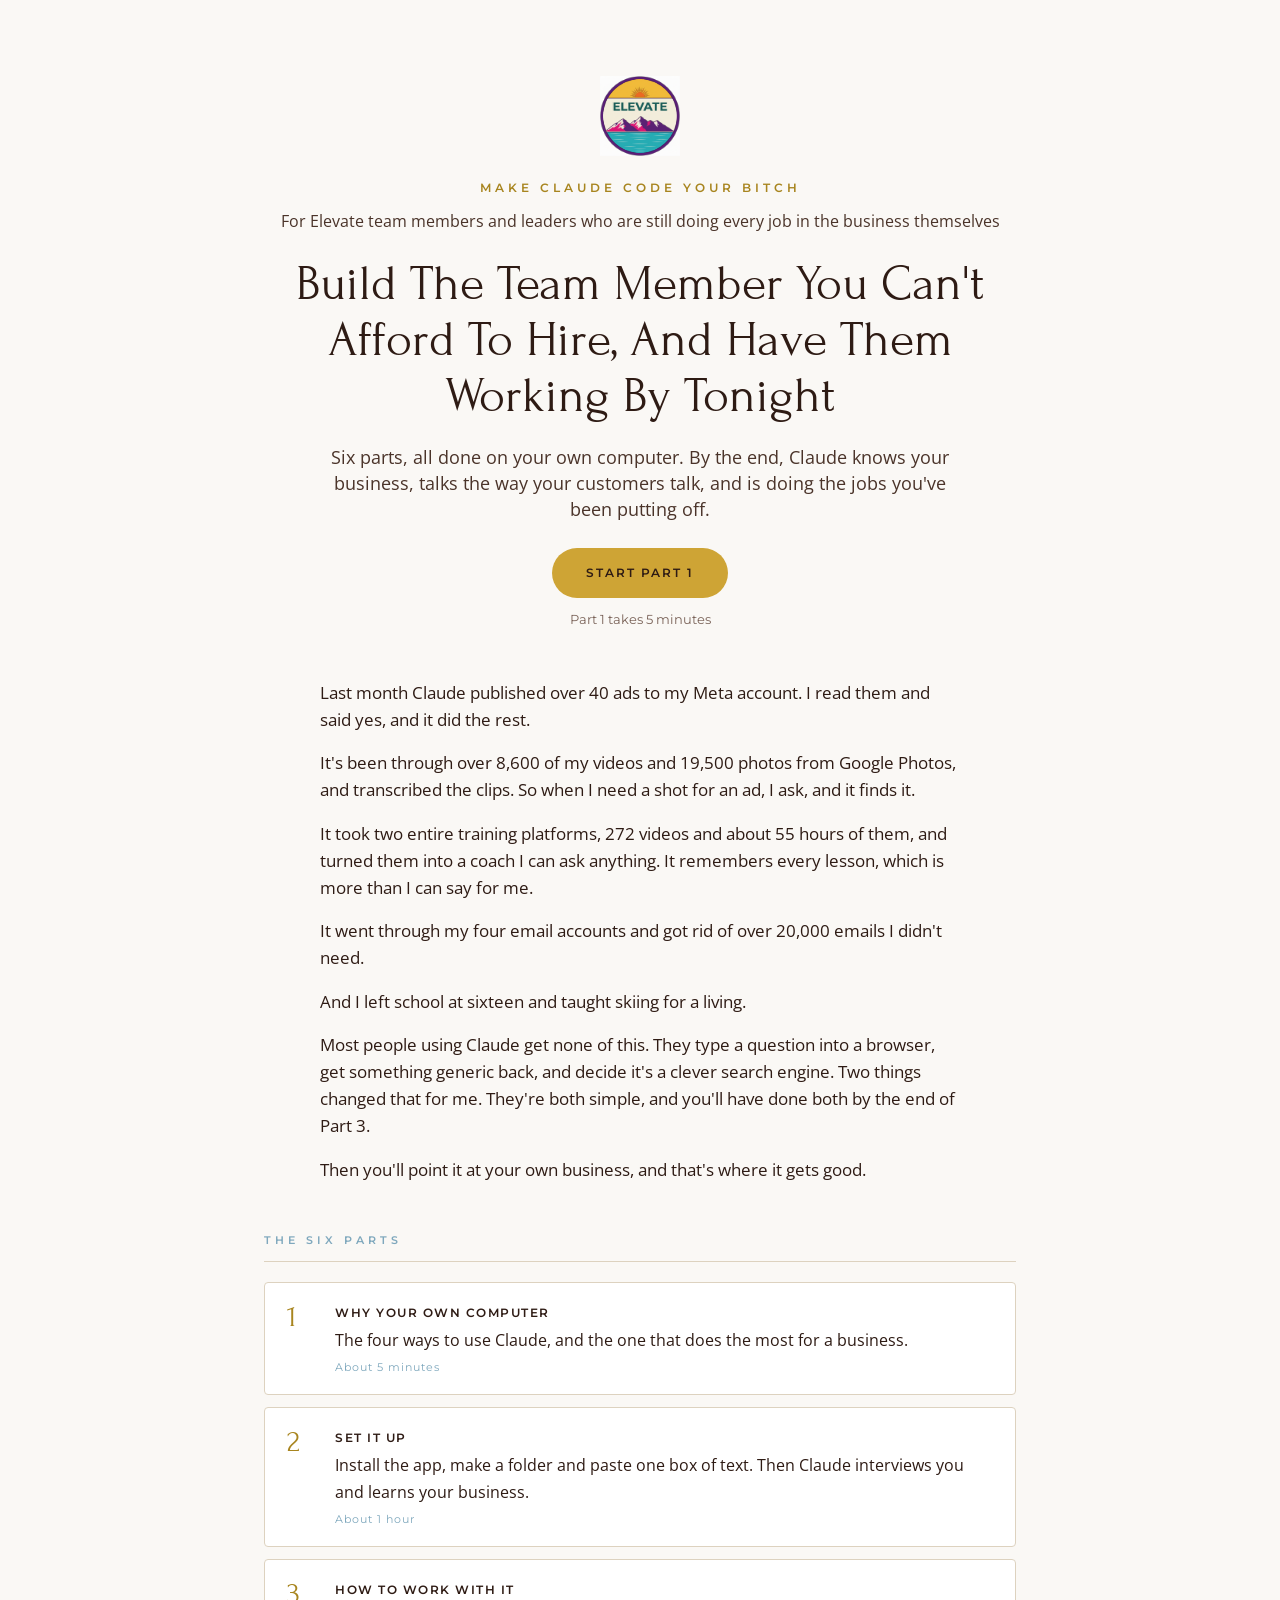
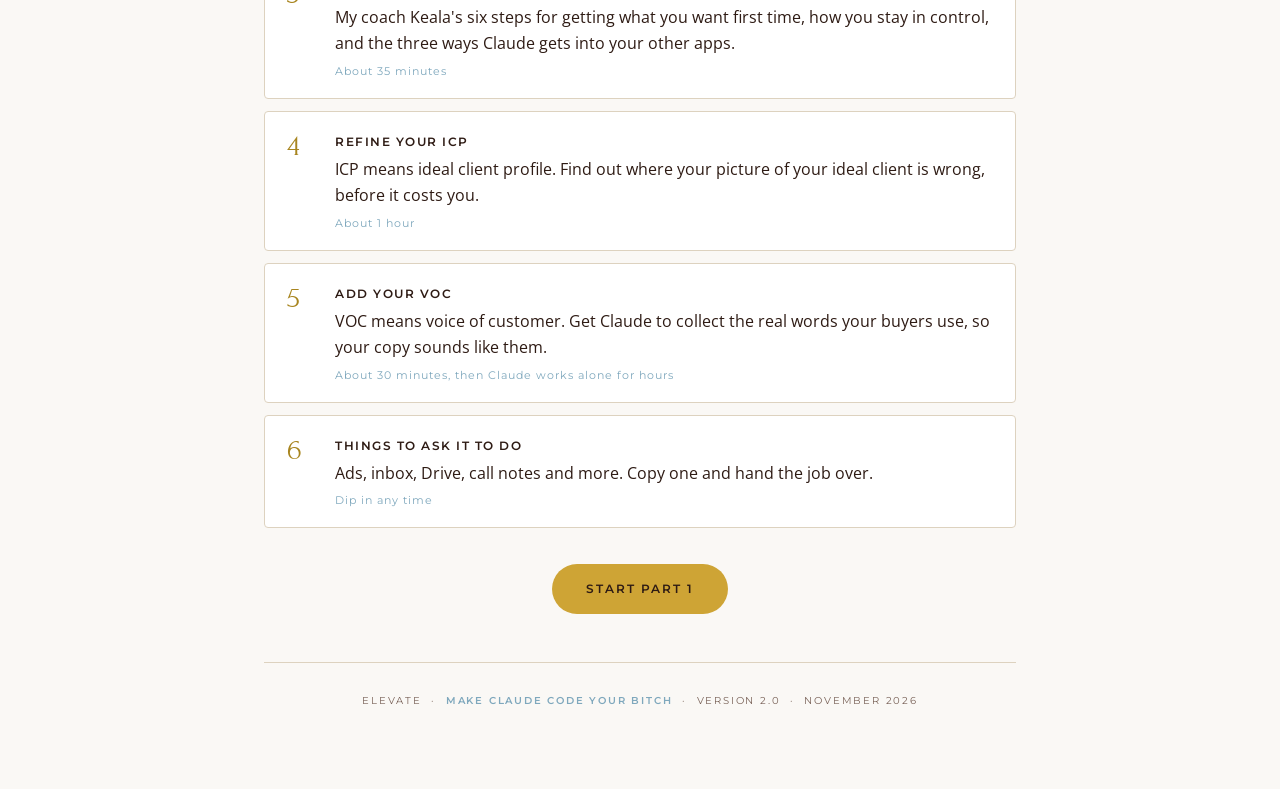
==== commit 6a5cd179: "Replace setup guide with the six-part workbook Co-Authored-By: Claude Opus 5.5 <noreply@anthropic.co" ====
--- a/index.html
+++ b/index.html
@@ -6,7 +6,7 @@
 <title>Make Claude Code Your Bitch / Elevate</title>
 <link rel="preconnect" href="https://fonts.googleapis.com">
 <link rel="preconnect" href="https://fonts.gstatic.com" crossorigin>
-<link href="https://fonts.googleapis.com/css2?family=Forum&family=Montserrat:wght@300;400;500;600;700&family=Cormorant+Garamond:ital,wght@0,300;0,400;0,500;1,300;1,400&display=swap" rel="stylesheet">
+<link href="https://fonts.googleapis.com/css2?family=Forum&family=Open+Sans:wght@400;600;700&family=Montserrat:wght@300;400;500;600;700&family=Cormorant+Garamond:ital,wght@0,300;0,400;0,500;1,300;1,400&display=swap" rel="stylesheet">
 <link rel="stylesheet" href="sop-style.css">
 <link rel="stylesheet" href="workbook.css">
 </head>
@@ -19,7 +19,7 @@
   <h1>Build The Team Member You Can't Afford To Hire, And Have Them Working By Tonight</h1>
   <div class="sub">Six parts, all done on your own computer. By the end, Claude knows your business, talks the way your customers talk, and is doing the jobs you've been putting off.</div>
   <a class="btn" href="part-1-why-your-computer.html">Start Part 1</a>
-  <div class="btn-note">About 3 hours of your time across all six parts</div>
+  <div class="btn-note">Part 1 takes 5 minutes</div>
 </div>
 
 <div class="story">
--- a/workbook.css
+++ b/workbook.css
@@ -27,3 +27,20 @@
 .card .tag.warn { background: var(--honey-light); }
 @media (max-width: 700px) { .hero h1 { font-size: 34px; } .hero .sub { font-size: 19px; } .story p { font-size: 18px; } }
 @media print { .btn, .topnav, .nextnav { display: none; } }
+
+/* Clearer body text */
+body, p, li, td, table, .toc li, .callout p, .callout li, .phase p, .phase li, .step-body p, .os-block-body li, .story p, .part-link p { font-family: 'Open Sans', Arial, sans-serif; color: var(--cacao); }
+body, p, li, td { font-size: 16px; line-height: 1.65; }
+.callout p, .phase p, .step-body p, .callout li, .os-block-body li { font-size: 15.5px; }
+.lead, .cover .subtitle, .hero .sub, .hero .prehead { font-family: 'Open Sans', Arial, sans-serif; font-style: normal; font-weight: 400; color: var(--cacao-soft); }
+.lead { font-size: 18px; }
+.cover .subtitle, .hero .sub { font-size: 18px; }
+.hero .prehead { font-size: 16px; }
+.story p { font-size: 17px; }
+.btn-note { font-size: 12.5px; }
+.phase-badge.red { background: #B3362B; color: #fff; }
+.phase-badge.green { background: #2E7D4F; color: #fff; }
+.ticks td:not(:first-child), .ticks th:not(:first-child) { text-align: center; }
+.tick { color: #2E7D4F; font-size: 22px; font-weight: 700; }
+.cross { color: #B3362B; font-size: 22px; font-weight: 700; }
+.warn { color: #B3362B; font-weight: 600; }
